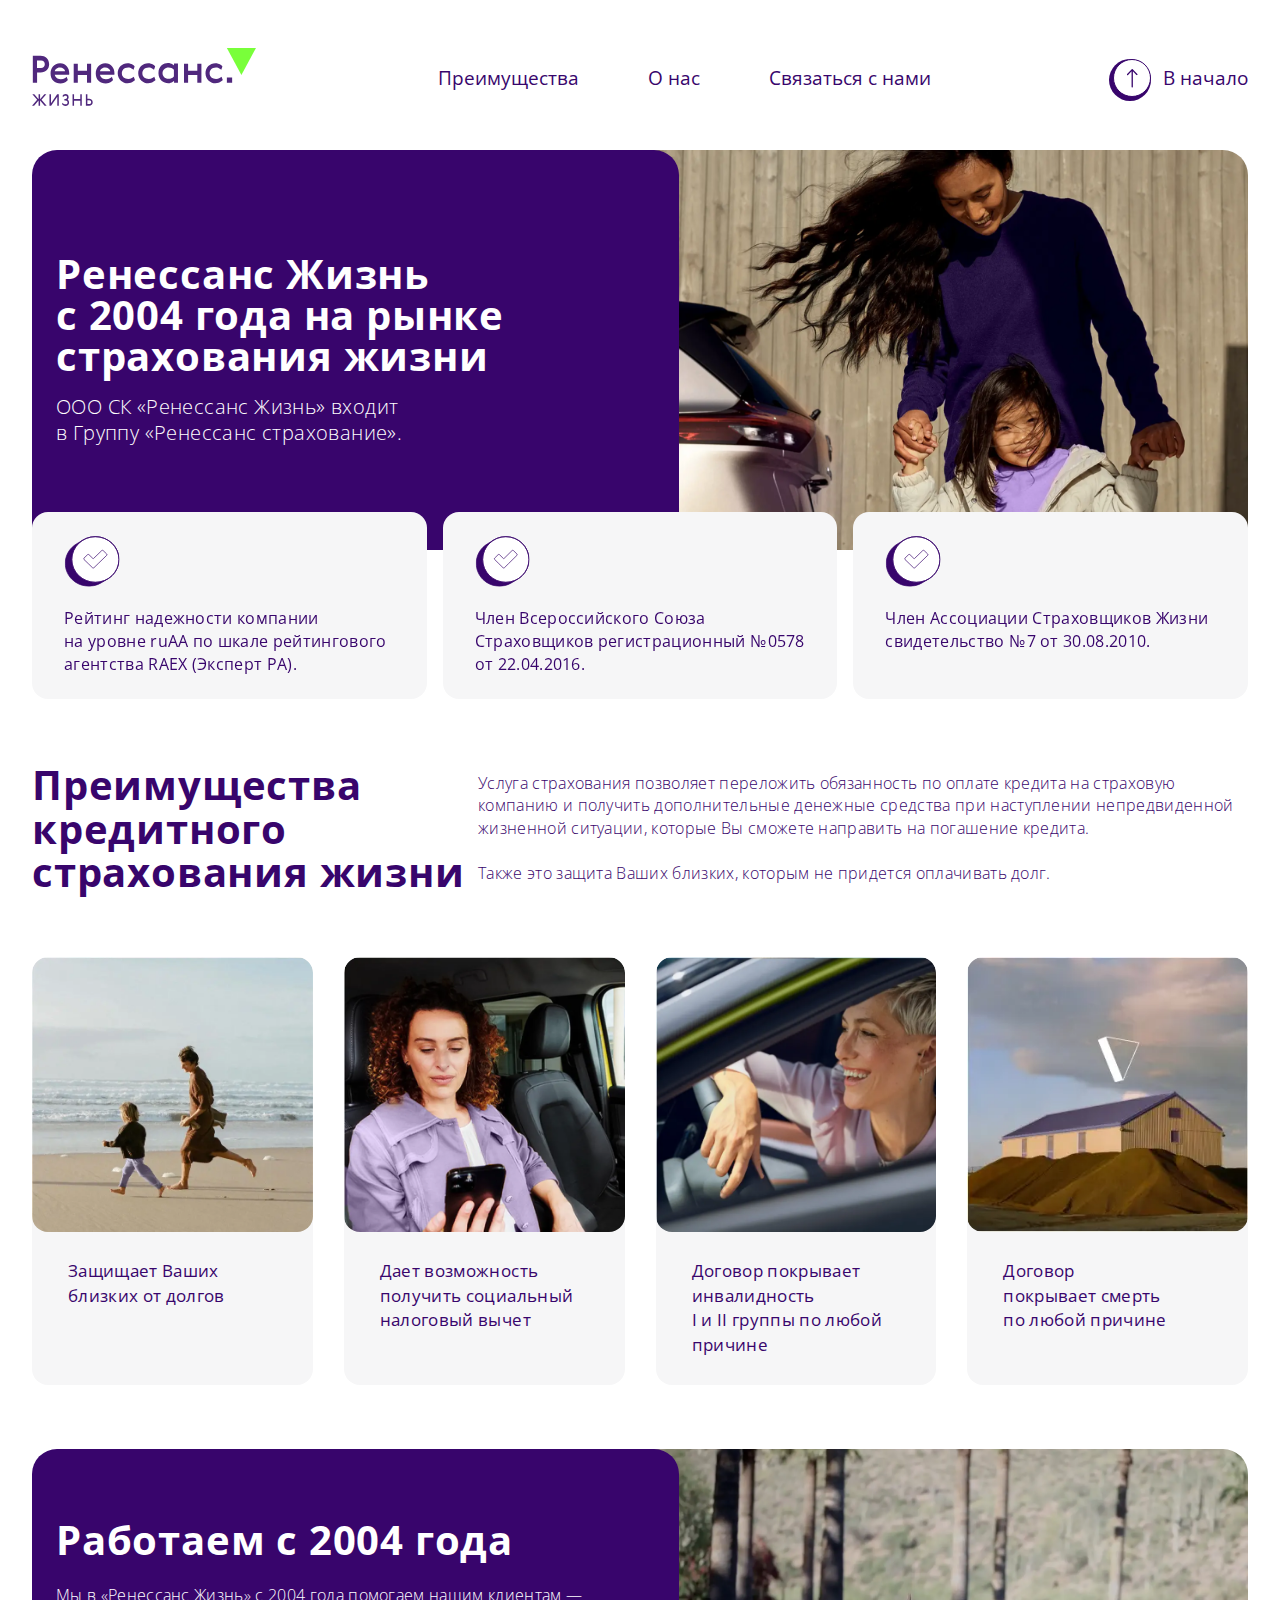
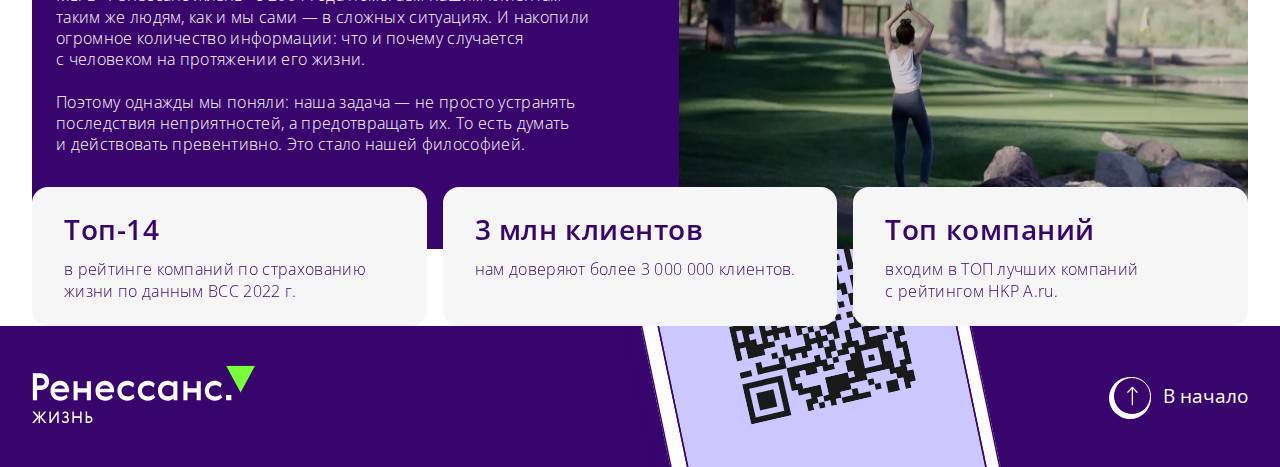
==== index.html @ 637f3b8d "Add files via upload" ====
<!DOCTYPE html><html lang="ru" class="page"><head><meta charset="UTF-8"><meta name="viewport" content="width=device-width,initial-scale=1"><link rel="shortcut icon" href="favicon.ico" type="image/x-icon"><meta http-equiv="X-UA-Compatible" content="ie=edge"><meta name="theme-color" content="#111111"><title>title</title><link rel="preload" href="fonts/Gerbera-Light.woff2" as="font" type="font/woff2" crossorigin><link rel="preload" href="fonts/OpenSans-Regular.woff2" as="font" type="font/woff2" crossorigin><link rel="preload" href="fonts/OpenSans-SemiBold.woff2" as="font" type="font/woff2" crossorigin><link rel="preload" href="fonts/OpenSans-Light.woff2" as="font" type="font/woff2" crossorigin><link rel="preload" href="fonts/OpenSans-Bold.woff2" as="font" type="font/woff2" crossorigin><link rel="stylesheet" href="css/vendor.css"><link rel="stylesheet" href="css/main.css"><script defer="defer" src="js/main.js"></script></head><body class="page__body"><div class="site-container"><header id="header" class="header"><div class="container header__container"><a href="/" class="logo"><img src="./img/svg/logo.svg" class="img-contain" width="224" height="58" alt="logo"></a><nav class="nav"><ul class="list-reset nav__list"><li class="nav__item"><a href="#" class="nav__link link">Преимущества</a></li><li class="nav__item"><a href="#" class="nav__link link">О нас</a></li><li class="nav__item"><a href="#" class="nav__link link">Связаться с нами</a></li></ul></nav><a href="index.html#header" class="btn-reset btn__start"><div class="btn__block"><div class="btn__back"></div><div class="btn__circle"><div class="btn__img"><img src="./img/svg/arrowTop.svg" class="img-contain" width="17" height="14" alt="arrowTop"></div></div></div><span class="btn__text">В начало</span></a></div></header><main class="main"><section class="hero"><div class="container hero__container"><div class="hero__banner"><div class="hero__left"><h1 class="hero__title">Ренессанс Жизнь с 2004 года на рынке страхования жизни</h1><p class="hero__text">ООО СК «Ренессанс Жизнь» входит в Группу «<a href="https://invest.renins.ru/">Ренессанс страхование</a>».</p></div><div class="hero__right"><picture><source srcset="./img/hero.webp" type="image/webp"><img src="./img/hero.jpg" class="img-cover" width="768" height="550" alt="hero"></picture></div></div><div class="swiper hero__slider"><div class="slider__pagination"></div><div class="swiper-wrapper"><div class="swiper-slide"><div class="hero__ico"><img src="./img/svg/check.svg" class="img-contain" width="54" height="52" alt="check"></div><p class="hero__description">Рейтинг надежности компании на уровне ruАА по шкале рейтингового агентства RAEX (Эксперт РА).</p></div><div class="swiper-slide"><div class="hero__ico"><img src="./img/svg/check.svg" class="img-contain" width="54" height="52" alt="check"></div><p class="hero__description">Член Всероссийского Союза Страховщиков регистрационный № 0578 от 22.04.2016.</p></div><div class="swiper-slide"><div class="hero__ico"><img src="./img/svg/check.svg" class="img-contain" width="54" height="52" alt="check"></div><p class="hero__description">Член Ассоциации Страховщиков Жизни свидетельство № 7 от 30.08.2010.</p></div></div></div></div></section><section class="advantages"><div class="container advantages__container"><div class="advantages__header"><h2 class="advantages__title">Преимущества кредитного страхования жизни</h2><p class="advantages__text">Услуга страхования позволяет переложить обязанность по оплате кредита на страховую компанию и получить дополнительные денежные средства при наступлении непредвиденной жизненной ситуации, которые Вы сможете направить на погашение кредита.<br><br>Также это защита Ваших близких, которым не придется оплачивать долг.</p></div><ul class="list-reset advantages__list"><li class="advantages__item"><div class="advantages__img"><picture><source srcset="./img/advantages01.webp" type="image/webp"><img loading="lazy" src="./img/advantages01.jpg" class="img-cover" width="326" height="320" alt="advantage"></picture></div><span class="advantages__description">Защищает Ваших<br>близких от долгов</span></li><li class="advantages__item"><div class="advantages__img"><picture><source srcset="./img/advantages02.webp" type="image/webp"><img loading="lazy" src="./img/advantages02.jpg" class="img-cover" width="326" height="320" alt="advantage"></picture></div><span class="advantages__description">Дает возможность получить социальный налоговый вычет</span></li><li class="advantages__item"><div class="advantages__img"><picture><source srcset="./img/advantages03.webp" type="image/webp"><img loading="lazy" src="./img/advantages03.jpg" class="img-cover" width="326" height="320" alt="advantage"></picture></div><span class="advantages__description">Договор покрывает инвалидность I и II группы по любой причине</span></li><li class="advantages__item"><div class="advantages__img"><picture><source srcset="./img/advantages04.webp" type="image/webp"><img loading="lazy" src="./img/advantages04.jpg" class="img-cover" width="326" height="320" alt="advantage"></picture></div><span class="advantages__description">Договор<br>покрывает смерть по любой причине</span></li></ul></div></section><section class="history"><div class="container history__container"><div class="history__banner"><div class="history__left"><h2 class="history__title">Работаем с 2004 года</h2><p class="history__text">Мы в «Ренессанс Жизнь» с 2004 года помогаем нашим клиентам — таким же людям, как и мы сами — в сложных ситуациях. И накопили огромное количество информации: что и почему случается с человеком на протяжении его жизни.<br><br>Поэтому однажды мы поняли: наша задача — не просто устранять последствия неприятностей, а предотвращать их. То есть думать и действовать превентивно. Это стало нашей философией.</p></div><div class="history__right"><picture><source srcset="./img/history.webp" type="image/webp"><img src="./img/history.jpg" class="img-cover" width="768" height="550" alt="history"></picture></div></div><div class="swiper history__slider"><div class="slider__pagination"></div><div class="swiper-wrapper"><div class="swiper-slide"><span class="history__name">Топ-14</span><p class="history__description">в рейтинге компаний по страхованию жизни по данным ВСС 2022 г.</p></div><div class="swiper-slide"><span class="history__name">3 млн клиентов</span><p class="history__description">нам доверяют более 3 000 000 клиентов.</p></div><div class="swiper-slide"><span class="history__name">Топ компаний</span><p class="history__description">входим в ТОП лучших компаний с рейтингом HKP A.ru.</p></div></div></div></div></section></main><footer class="footer footerPhone"><div class="container footer__container"><a href="/" class="logo"><img src="./img/svg/logoWhite.svg" class="img-contain" width="224" height="58" alt="logo"></a><div class="footerPhone__img"><img src="./img/svg/phoneQr.svg" class="img-contain" width="224" height="58" alt="logo"></div><a href="#header" class="btn-reset btn__start"><div class="btn__block"><div class="btn__back"></div><div class="btn__circle"><div class="btn__img"><img src="./img/svg/arrowTopWhite.svg" class="img-contain" width="17" height="14" alt="arrowTop"></div></div></div><span class="btn__text">В начало</span></a></div></footer></div></body></html>
---- css/main.css ----
:root{--font-family:"Open Sans",sans-serif;--second-family:"Gerbera",sans-serif;--content-width:1400px;--container-offset:32px;--container-width:calc(var(--content-width) + (var(--container-offset) * 2));--color-main:#38056c}@font-face{font-family:Gerbera;src:url(../fonts/Gerbera-Light.woff2) format("woff2"),url(../fonts/Gerbera-Light.woff) format("woff"),url(../fonts/Gerbera-Light.ttf) format("truetype");font-weight:300;font-style:normal;font-display:swap}@font-face{font-family:"Open Sans";src:url(../fonts/OpenSans-Regular.woff2) format("woff2"),url(../fonts/OpenSans-Regular.woff) format("woff"),url(../fonts/OpenSans-Regular.ttf) format("truetype");font-weight:400;font-style:normal;font-display:swap}@font-face{font-family:"Open Sans";src:url(../fonts/OpenSans-SemiBold.woff2) format("woff2"),url(../fonts/OpenSans-SemiBold.woff) format("woff"),url(../fonts/OpenSans-SemiBold.ttf) format("truetype");font-weight:600;font-style:normal;font-display:swap}@font-face{font-family:"Open Sans";src:url(../fonts/OpenSans-Light.woff2) format("woff2"),url(../fonts/OpenSans-Light.woff) format("woff"),url(../fonts/OpenSans-Light.ttf) format("truetype");font-weight:300;font-style:normal;font-display:swap}@font-face{font-family:"Open Sans";src:url(../fonts/OpenSans-Bold.woff2) format("woff2"),url(../fonts/OpenSans-Bold.woff) format("woff"),url(../fonts/OpenSans-Bold.ttf) format("truetype");font-weight:700;font-style:normal;font-display:swap}html{-webkit-box-sizing:border-box;box-sizing:border-box}*,::after,::before{padding:0;margin:0;-webkit-box-sizing:border-box;box-sizing:border-box}h1,h2,h3,h4{margin:0}.page{height:100%;font-family:var(--font-family);-webkit-text-size-adjust:100%;color:var(--color-main);background:#fff}.page__body{margin:0;min-width:320px;min-height:100%;font-size:16px}img{height:auto;max-width:100%;-o-object-fit:cover;object-fit:cover}a{text-decoration:none}.site-container{width:100%;display:-webkit-box;display:-ms-flexbox;display:flex;-webkit-box-pack:start;-ms-flex-pack:start;justify-content:flex-start;-webkit-box-align:center;-ms-flex-align:center;align-items:center;-webkit-box-orient:vertical;-webkit-box-direction:normal;-ms-flex-direction:column;flex-direction:column;min-height:100vh;overflow:hidden}.is-hidden{display:none!important}.main{width:100%;display:-webkit-box;display:-ms-flexbox;display:flex;-webkit-box-pack:start;-ms-flex-pack:start;justify-content:flex-start;-webkit-box-align:center;-ms-flex-align:center;align-items:center;-webkit-box-orient:vertical;-webkit-box-direction:normal;-ms-flex-direction:column;flex-direction:column}.btn-reset{border:none;padding:0;background-color:transparent;cursor:pointer}.list-reset{list-style:none;margin:0;padding:0}.input-reset{-webkit-appearance:none;-moz-appearance:none;appearance:none;border:none;border-radius:0;background-color:#fff}.input-reset::-webkit-search-cancel-button,.input-reset::-webkit-search-decoration,.input-reset::-webkit-search-results-button,.input-reset::-webkit-search-results-decoration{display:none}.visually-hidden{position:absolute;overflow:hidden;margin:-1px;border:0;padding:0;width:1px;height:1px;clip:rect(0 0 0 0)}.container{margin:0 auto;padding:0 var(--container-offset);max-width:var(--container-width)}.js-focus-visible :focus:not(.focus-visible){outline:0}.centered{text-align:center}.dis-scroll{position:fixed;left:0;top:0;overflow:hidden;width:100%;height:100vh;-ms-scroll-chaining:none;overscroll-behavior:none}.page--ios .dis-scroll{position:relative}picture{display:-webkit-box;display:-ms-flexbox;display:flex}.img-cover{position:absolute;width:100%;height:100%;top:0;left:0;-o-object-fit:cover;object-fit:cover;-o-object-position:center;object-position:center}.img-contain{width:100%;height:auto;-o-object-fit:contain;object-fit:contain;-o-object-position:center;object-position:center}.btn-green{display:-webkit-box;display:-ms-flexbox;display:flex;-webkit-box-pack:center;-ms-flex-pack:center;justify-content:center;-webkit-box-align:center;-ms-flex-align:center;align-items:center;text-align:center;position:relative;color:#38056c;z-index:5}.btn-green::after{position:absolute;width:100%;height:100%;border-radius:210px;background:#79ff3a;z-index:15}.btn-green::before{position:absolute;width:100%;height:100%;border-radius:210px;background:#fff;z-index:10;-webkit-transition:.2s;transition:.2s}.btn-green>span{color:inherit;font-size:inherit;z-index:20}.btn-white{display:-webkit-box;display:-ms-flexbox;display:flex;-webkit-box-pack:center;-ms-flex-pack:center;justify-content:center;-webkit-box-align:center;-ms-flex-align:center;align-items:center;border-radius:209px;text-align:center;color:#38056c;z-index:5}.btn-white::after{position:absolute;width:100%;height:100%;border-radius:210px;background:#fff;z-index:15}.btn-white::before{position:absolute;width:100%;height:100%;border-radius:210px;background:#79ff3a;z-index:10;-webkit-transition:.2s;transition:.2s}.btn-white>span{color:inherit;font-size:inherit;z-index:20}.link{-webkit-transition:.2s;transition:.2s}.header{width:100%;display:-webkit-box;display:-ms-flexbox;display:flex;-webkit-box-pack:center;-ms-flex-pack:center;justify-content:center;-webkit-box-align:center;-ms-flex-align:center;align-items:center;position:relative;margin-top:42px}.header__container{width:100%;display:-webkit-box;display:-ms-flexbox;display:flex;-webkit-box-pack:justify;-ms-flex-pack:justify;justify-content:space-between;-webkit-box-align:center;-ms-flex-align:center;align-items:center}.logo{width:224px}.nav{position:relative}.nav__list{display:-webkit-box;display:-ms-flexbox;display:flex;-webkit-box-pack:center;-ms-flex-pack:center;justify-content:center;-webkit-box-align:center;-ms-flex-align:center;align-items:center;gap:69px}.nav__item{font-weight:400;font-size:19px;line-height:384%;color:#38056c}.nav__link{color:inherit;font-size:inherit}.btn__block{position:relative}.btn__start{display:-webkit-box;display:-ms-flexbox;display:flex;-webkit-box-pack:center;-ms-flex-pack:center;justify-content:center;-webkit-box-align:center;-ms-flex-align:center;align-items:center;gap:12px}@media (any-hover:hover) and (pointer:fine){.btn-green:hover::before,.btn-white:hover::before{-webkit-transform:translate(10px,-10px);-ms-transform:translate(10px,-10px);transform:translate(10px,-10px)}.btn__start:hover .btn__text,.link:hover{color:#79ff3a}.btn__start:hover .btn__back{background:#79ff3a}}.btn__circle{width:38px;height:38px;display:-webkit-box;display:-ms-flexbox;display:flex;-webkit-box-pack:center;-ms-flex-pack:center;justify-content:center;-webkit-box-align:center;-ms-flex-align:center;align-items:center;border-radius:50%;border:1px solid var(--color-main);background:#fff;position:relative;z-index:2}.btn__back{content:"";position:absolute;top:0;right:0;width:42px;height:42px;border-radius:50%;background:var(--color-main);z-index:1;-webkit-transition:.2s;transition:.2s}.btn__img{width:17px;display:-webkit-box;display:-ms-flexbox;display:flex;-webkit-box-pack:center;-ms-flex-pack:center;justify-content:center;-webkit-box-align:center;-ms-flex-align:center;align-items:center}.btn__text{font-weight:400;font-size:19px;line-height:384%;text-align:right;color:#38056c;-webkit-transition:.2s;transition:.2s}@media screen and (max-width:978px){:root{--container-offset:20px}.header__container{-ms-flex-wrap:wrap;flex-wrap:wrap;-webkit-box-pack:justify;-ms-flex-pack:justify;justify-content:space-between}.nav__list{gap:0;-webkit-box-pack:justify;-ms-flex-pack:justify;justify-content:space-between}.logo{-webkit-box-ordinal-group:2;-ms-flex-order:1;order:1}.nav{-webkit-box-ordinal-group:4;-ms-flex-order:3;order:3;width:100%}.btn__start{-webkit-box-ordinal-group:3;-ms-flex-order:2;order:2}}@media screen and (max-width:640px){.header{margin-top:32px}.header__container{gap:16px}.logo{width:175px}.nav__item{font-weight:400;font-size:12px;line-height:30px}.btn__text{display:none}.btn__circle{width:30px;height:30px}.btn__back{width:33px;height:33px}.btn__img{width:13.5px}}.footer{width:100%;position:relative;background:#f6f6f7;padding:34px 0;margin-top:auto}.footerPhone{background:var(--color-main);position:relative}.footer__container{width:100%;display:-webkit-box;display:-ms-flexbox;display:flex;-webkit-box-pack:justify;-ms-flex-pack:justify;justify-content:space-between;-webkit-box-align:center;-ms-flex-align:center;align-items:center;position:relative}.footer__description{font-weight:300;font-size:14px;line-height:197%;letter-spacing:.03em;text-align:center}.footer__link{font-weight:400;font-size:16px;line-height:172%;letter-spacing:.03em;text-align:right}.footer__link a{color:var(--color-main)}@media screen and (max-width:978px){.footer{padding:28px 0}.footer__container{-webkit-box-pack:center;-ms-flex-pack:center;justify-content:center;-webkit-box-align:center;-ms-flex-align:center;align-items:center;-webkit-box-orient:vertical;-webkit-box-direction:normal;-ms-flex-direction:column;flex-direction:column;gap:24px}.footer__description{-webkit-box-ordinal-group:4;-ms-flex-order:3;order:3}.footer__link{-webkit-box-ordinal-group:3;-ms-flex-order:2;order:2}}@media screen and (max-width:640px){.footer__container{gap:16px}.footer__description,.footer__link{font-size:12px;line-height:120%}}.footerPhone .btn__circle{background:var(--color-main);border-color:#fff}.footerPhone .btn__back{background:#fff}.footerPhone .btn__text{color:#fff}.footerPhone__img{position:absolute;right:202px;bottom:-34px;width:565px;display:-webkit-box;display:-ms-flexbox;display:flex;-webkit-box-pack:end;-ms-flex-pack:end;justify-content:flex-end;-webkit-box-align:end;-ms-flex-align:end;align-items:flex-end}.footerPhone__img .img-contain{-o-object-position:bottom center;object-position:bottom center}@media screen and (max-width:978px){.footerPhone__img{min-width:365px;width:60%;bottom:calc(100% + 24px);left:0;right:0;margin:0 auto;-webkit-transform:translateX(-15px);-ms-transform:translateX(-15px);transform:translateX(-15px)}.footerPhone .footer__container{-webkit-box-orient:horizontal;-webkit-box-direction:normal;-ms-flex-direction:row;flex-direction:row;-webkit-box-pack:justify;-ms-flex-pack:justify;justify-content:space-between}}.hero{width:100%;position:relative;margin-top:35px;display:-webkit-box;display:-ms-flexbox;display:flex;-webkit-box-pack:center;-ms-flex-pack:center;justify-content:center;-webkit-box-align:center;-ms-flex-align:center;align-items:center}.hero__container{width:100%;display:-webkit-box;display:-ms-flexbox;display:flex;-webkit-box-pack:center;-ms-flex-pack:center;justify-content:center;-webkit-box-align:center;-ms-flex-align:center;align-items:center;-webkit-box-orient:vertical;-webkit-box-direction:normal;-ms-flex-direction:column;flex-direction:column;max-width:1642px}.hero__banner{width:100%;display:-webkit-box;display:-ms-flexbox;display:flex;-webkit-box-pack:center;-ms-flex-pack:center;justify-content:center;-webkit-box-align:stretch;-ms-flex-align:stretch;align-items:stretch}.hero__left{width:53.231%;display:-webkit-box;display:-ms-flexbox;display:flex;-webkit-box-pack:center;-ms-flex-pack:center;justify-content:center;-webkit-box-align:start;-ms-flex-align:start;align-items:flex-start;-webkit-box-orient:vertical;-webkit-box-direction:normal;-ms-flex-direction:column;flex-direction:column;padding:90px 24px 90px 90px;min-height:548px;border-radius:25px;background:#38056c;position:relative;gap:16px;z-index:5}.hero__title{max-width:671px;width:100%;text-align:left;font-weight:700;font-size:55px;line-height:102%;letter-spacing:.02em;color:#fff}.hero__text{width:100%;text-align:left;font-weight:300;font-size:24px;line-height:133%;letter-spacing:.02em;max-width:428px;color:#fff}.hero__text a{color:inherit}.hero__right{width:calc(46.769% + 30px);position:relative;height:auto;border-radius:0 25px 25px 0;overflow:hidden;margin-left:-30px;z-index:2}.hero__slider{width:100%;position:relative;max-width:1400px;margin-top:-38px;z-index:20}.hero__slider .swiper-wrapper{-webkit-box-align:stretch;-ms-flex-align:stretch;align-items:stretch}.hero__slider .swiper-slide{width:100%;display:-webkit-box;display:-ms-flexbox;display:flex;-webkit-box-pack:start;-ms-flex-pack:start;justify-content:flex-start;-webkit-box-align:start;-ms-flex-align:start;align-items:flex-start;-webkit-box-orient:vertical;-webkit-box-direction:normal;-ms-flex-direction:column;flex-direction:column;height:auto;border-radius:16px;background:#f6f6f7;padding:52px 48px 41px 55px;gap:15px}.hero__ico{width:55.5px}.hero__description{width:100%;text-align:left;font-weight:400;font-size:18px;line-height:145%;letter-spacing:.02em;color:#38056c}.slider__pagination{position:absolute;left:0;bottom:0;right:0;margin:0 auto;display:-webkit-box;display:-ms-flexbox;display:flex;-webkit-box-pack:center;-ms-flex-pack:center;justify-content:center;-webkit-box-align:center;-ms-flex-align:center;align-items:center}.swiper-horizontal>.swiper-pagination-bullets .swiper-pagination-bullet,.swiper-pagination-horizontal.swiper-pagination-bullets .swiper-pagination-bullet{background:#d9d9d9;opacity:1;width:12px;height:12px;margin:0 5.5px;-webkit-transition:.2s;transition:.2s}.swiper-horizontal>.swiper-pagination-bullets .swiper-pagination-bullet.swiper-pagination-bullet-active,.swiper-pagination-horizontal.swiper-pagination-bullets .swiper-pagination-bullet.swiper-pagination-bullet-active{background:#38056c}@media screen and (max-width:1440px){.hero__left{padding:24px;min-height:400px}.hero__title{font-size:40px;max-width:500px}.hero__text{font-size:20px}.hero__slider .swiper-slide{padding:24px 32px}.hero__description{font-size:16px}}@media screen and (max-width:978px){.hero__banner{-webkit-box-pack:center;-ms-flex-pack:center;justify-content:center;-webkit-box-align:center;-ms-flex-align:center;align-items:center;-webkit-box-orient:vertical;-webkit-box-direction:normal;-ms-flex-direction:column;flex-direction:column}.hero__left{width:100%;padding:44px 21px 24px;-webkit-box-pack:center;-ms-flex-pack:center;justify-content:center;-webkit-box-align:center;-ms-flex-align:center;align-items:center;-webkit-box-orient:vertical;-webkit-box-direction:normal;-ms-flex-direction:column;flex-direction:column;min-height:auto;border-radius:25px 25px 0 0}.hero__right{width:100%;border-radius:0 0 25px 25px;aspect-ratio:1.2389/1;margin:0}.hero__text,.hero__title{text-align:center}.hero__slider{margin-top:-40px;padding-bottom:30px;position:relative}.hero__slider .swiper-slide{padding:32px 34px 25px}}@media screen and (max-width:640px){.hero{margin-top:20px}.hero__left{gap:14px}.hero__text{font-weight:300;font-size:12px;line-height:133%;letter-spacing:.02em}.hero__title{font-weight:700;font-size:20px;line-height:115%;letter-spacing:.02em}.hero__slider .swiper-slide{gap:10px}.hero__ico{width:35px}.hero__description{font-size:12px;line-height:143%;letter-spacing:.02em}.swiper-horizontal>.swiper-pagination-bullets .swiper-pagination-bullet,.swiper-pagination-horizontal.swiper-pagination-bullets .swiper-pagination-bullet{width:7px;height:7px}}.history{width:100%;position:relative;margin-top:64px;display:-webkit-box;display:-ms-flexbox;display:flex;-webkit-box-pack:center;-ms-flex-pack:center;justify-content:center;-webkit-box-align:center;-ms-flex-align:center;align-items:center}.history__container{width:100%;display:-webkit-box;display:-ms-flexbox;display:flex;-webkit-box-pack:center;-ms-flex-pack:center;justify-content:center;-webkit-box-align:center;-ms-flex-align:center;align-items:center;-webkit-box-orient:vertical;-webkit-box-direction:normal;-ms-flex-direction:column;flex-direction:column;max-width:1642px}.history__banner{width:100%;display:-webkit-box;display:-ms-flexbox;display:flex;-webkit-box-pack:center;-ms-flex-pack:center;justify-content:center;-webkit-box-align:stretch;-ms-flex-align:stretch;align-items:stretch}.history__left{width:53.231%;display:-webkit-box;display:-ms-flexbox;display:flex;-webkit-box-pack:center;-ms-flex-pack:center;justify-content:center;-webkit-box-align:start;-ms-flex-align:start;align-items:flex-start;-webkit-box-orient:vertical;-webkit-box-direction:normal;-ms-flex-direction:column;flex-direction:column;padding:90px 24px 90px 90px;min-height:548px;border-radius:25px;background:#38056c;position:relative;gap:24px;z-index:5}.history__title{max-width:340px;width:100%;text-align:left;font-weight:700;font-size:55px;line-height:102%;letter-spacing:.02em;color:#fff}.history__text{width:100%;text-align:left;font-weight:300;font-size:17px;line-height:133%;letter-spacing:.02em;max-width:560px;color:#fff}.history__text a{color:inherit}.history__right{width:calc(46.769% + 30px);position:relative;height:auto;border-radius:0 25px 25px 0;overflow:hidden;margin-left:-30px;z-index:2}.history__slider{width:100%;position:relative;max-width:1400px;margin-top:-62px;z-index:20}.history__slider .swiper-wrapper{-webkit-box-align:stretch;-ms-flex-align:stretch;align-items:stretch}.history__slider .swiper-slide{width:100%;display:-webkit-box;display:-ms-flexbox;display:flex;-webkit-box-pack:start;-ms-flex-pack:start;justify-content:flex-start;-webkit-box-align:start;-ms-flex-align:start;align-items:flex-start;-webkit-box-orient:vertical;-webkit-box-direction:normal;-ms-flex-direction:column;flex-direction:column;height:auto;border-radius:16px;background:#f6f6f7;padding:32px 48px 38px 55px;gap:8px}.history__description{width:100%;text-align:left;font-weight:300;font-size:20px;line-height:138%;letter-spacing:.02em;color:#38056c}.history__name{width:100%;text-align:left;font-weight:600;font-size:32px;line-height:138%;letter-spacing:.02em}@media screen and (max-width:1440px){.history__left{padding:64px 24px 88px;min-height:400px}.history__title{font-size:40px;max-width:500px}.history__text{font-size:16px}.history__name{font-size:28px}.history__slider .swiper-slide{padding:24px 32px}.history__description{font-size:16px}}@media screen and (max-width:978px){.history__banner{-webkit-box-pack:center;-ms-flex-pack:center;justify-content:center;-webkit-box-align:center;-ms-flex-align:center;align-items:center;-webkit-box-orient:vertical;-webkit-box-direction:normal;-ms-flex-direction:column;flex-direction:column}.history__left{width:100%;padding:44px 21px 24px;-webkit-box-pack:center;-ms-flex-pack:center;justify-content:center;-webkit-box-align:center;-ms-flex-align:center;align-items:center;-webkit-box-orient:vertical;-webkit-box-direction:normal;-ms-flex-direction:column;flex-direction:column;min-height:auto;border-radius:25px 25px 0 0}.history__right{width:100%;border-radius:0 0 25px 25px;aspect-ratio:1.2389/1;margin:0}.history__text,.history__title{text-align:center;max-width:100%}.history__slider{margin-top:-40px;padding-bottom:30px;position:relative}.history__slider .swiper-slide{padding:32px 34px 25px}}@media screen and (max-width:640px){.history{margin-top:46px}.history__left{gap:14px}.history__text{font-weight:300;font-size:12px;line-height:133%;letter-spacing:.02em}.history__title{font-weight:700;font-size:20px;line-height:115%;letter-spacing:.02em;max-width:160px}.history__slider .swiper-slide{gap:8px;padding:32px 40px 40px}.history__name{font-weight:600;font-size:24px;line-height:138%;letter-spacing:.02em}.history__description{font-weight:300;font-size:14px;line-height:145%;letter-spacing:.02em}}.advantages{width:100%;position:relative;margin-top:64px}.advantages__container{width:100%;display:-webkit-box;display:-ms-flexbox;display:flex;-webkit-box-pack:start;-ms-flex-pack:start;justify-content:flex-start;-webkit-box-align:start;-ms-flex-align:start;align-items:flex-start;-webkit-box-orient:vertical;-webkit-box-direction:normal;-ms-flex-direction:column;flex-direction:column;gap:64px}.advantages__header{width:100%;display:-webkit-box;display:-ms-flexbox;display:flex;-webkit-box-pack:start;-ms-flex-pack:start;justify-content:flex-start;-webkit-box-align:center;-ms-flex-align:center;align-items:center;gap:6px}.advantages__title{width:auto;-webkit-box-flex:1;-ms-flex:1 1 49.142%;flex:1 1 49.142%;max-width:604px;text-align:left;font-weight:700;font-size:55px;line-height:108%;letter-spacing:.02em;color:#38056c}.advantages__text{width:auto;-webkit-box-flex:1;-ms-flex:1 1 50.857%;flex:1 1 50.857%;max-width:615px;font-weight:300;font-size:17px;line-height:141%;letter-spacing:.02em}.advantages__list{width:100%;display:-ms-grid;display:grid;-ms-grid-columns:(1fr)[4];grid-template-columns:repeat(4,1fr);gap:31px;-webkit-box-align:stretch;-ms-flex-align:stretch;align-items:stretch}.advantages__item{width:100%;height:auto;display:-webkit-box;display:-ms-flexbox;display:flex;-webkit-box-pack:start;-ms-flex-pack:start;justify-content:flex-start;-webkit-box-align:start;-ms-flex-align:start;align-items:flex-start;-webkit-box-orient:vertical;-webkit-box-direction:normal;-ms-flex-direction:column;flex-direction:column;border-radius:16px;overflow:hidden;background:#f6f6f7}.advantages__img{width:100%;position:relative;overflow:hidden;border-radius:16px;aspect-ratio:1.021943/1}.advantages__description{width:100%;text-align:left;padding:27px 36px;font-weight:400;font-size:17px;line-height:146%;letter-spacing:.02em;color:#38056c;max-width:308px}@media screen and (max-width:1440px){.advantages__title{width:440px;-webkit-box-flex:0;-ms-flex:none;flex:none;font-size:40px}.advantages__text{-webkit-box-flex:1;-ms-flex:1 1 0px;flex:1 1 0;max-width:100%;font-size:16px}}@media screen and (max-width:978px){.advantages__header{-webkit-box-pack:center;-ms-flex-pack:center;justify-content:center;-webkit-box-align:center;-ms-flex-align:center;align-items:center;-webkit-box-orient:vertical;-webkit-box-direction:normal;-ms-flex-direction:column;flex-direction:column;gap:24px}.advantages__title{width:100%;text-align:center}.advantages__text{text-align:center}.advantages__list{-ms-grid-columns:(1fr)[2];grid-template-columns:repeat(2,1fr);gap:24px}}@media screen and (max-width:640px){.advantages{margin-top:46px}.advantages__container{gap:36px}.advantages__header{gap:10px}.advantages__title{font-weight:700;font-size:20px;line-height:127%;letter-spacing:.02em;text-align:center;max-width:270px}.advantages__text{font-weight:300;font-size:12px;line-height:150%;letter-spacing:.01em}.advantages__list{-ms-grid-columns:1fr;grid-template-columns:1fr;gap:17px}.advantages__img{aspect-ratio:1.71779/1}.advantages__description{font-weight:400;font-size:14px;line-height:152%;letter-spacing:.02em;max-width:100%;padding:17px 31px 21px}}
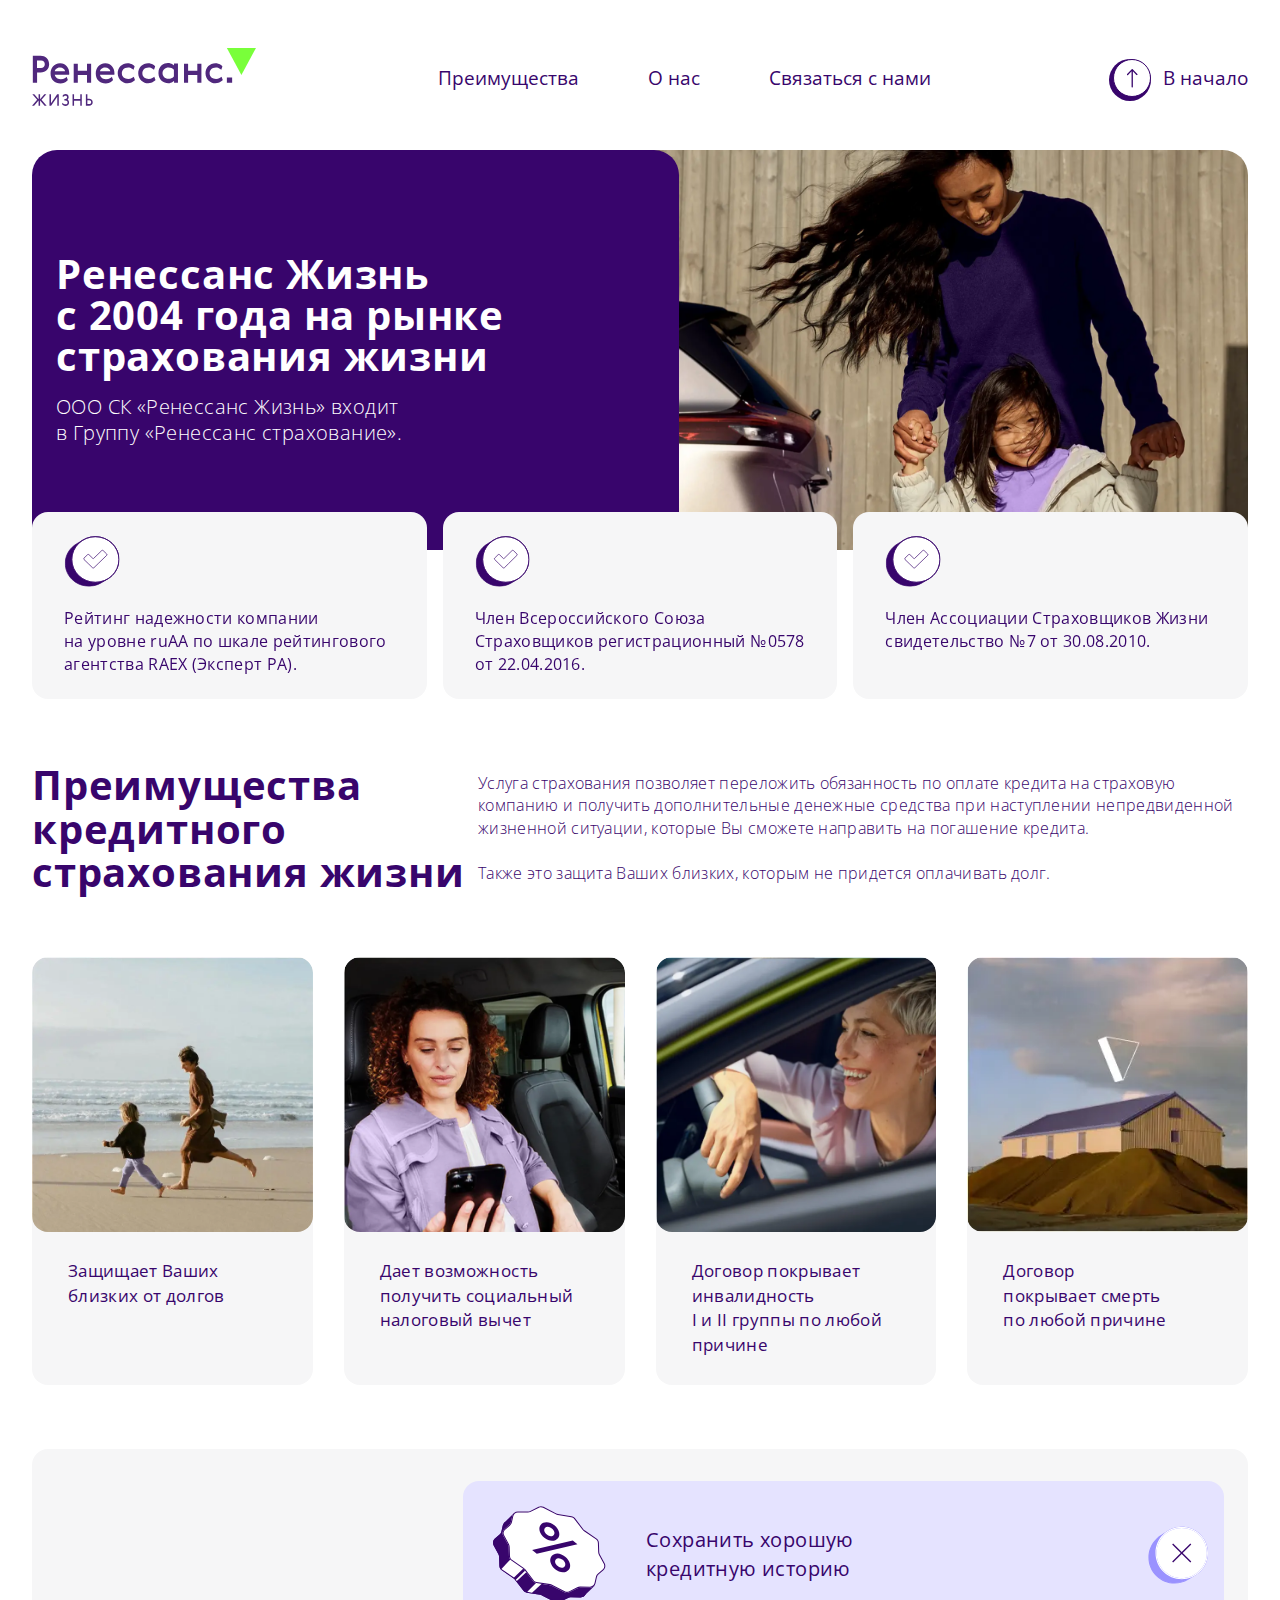
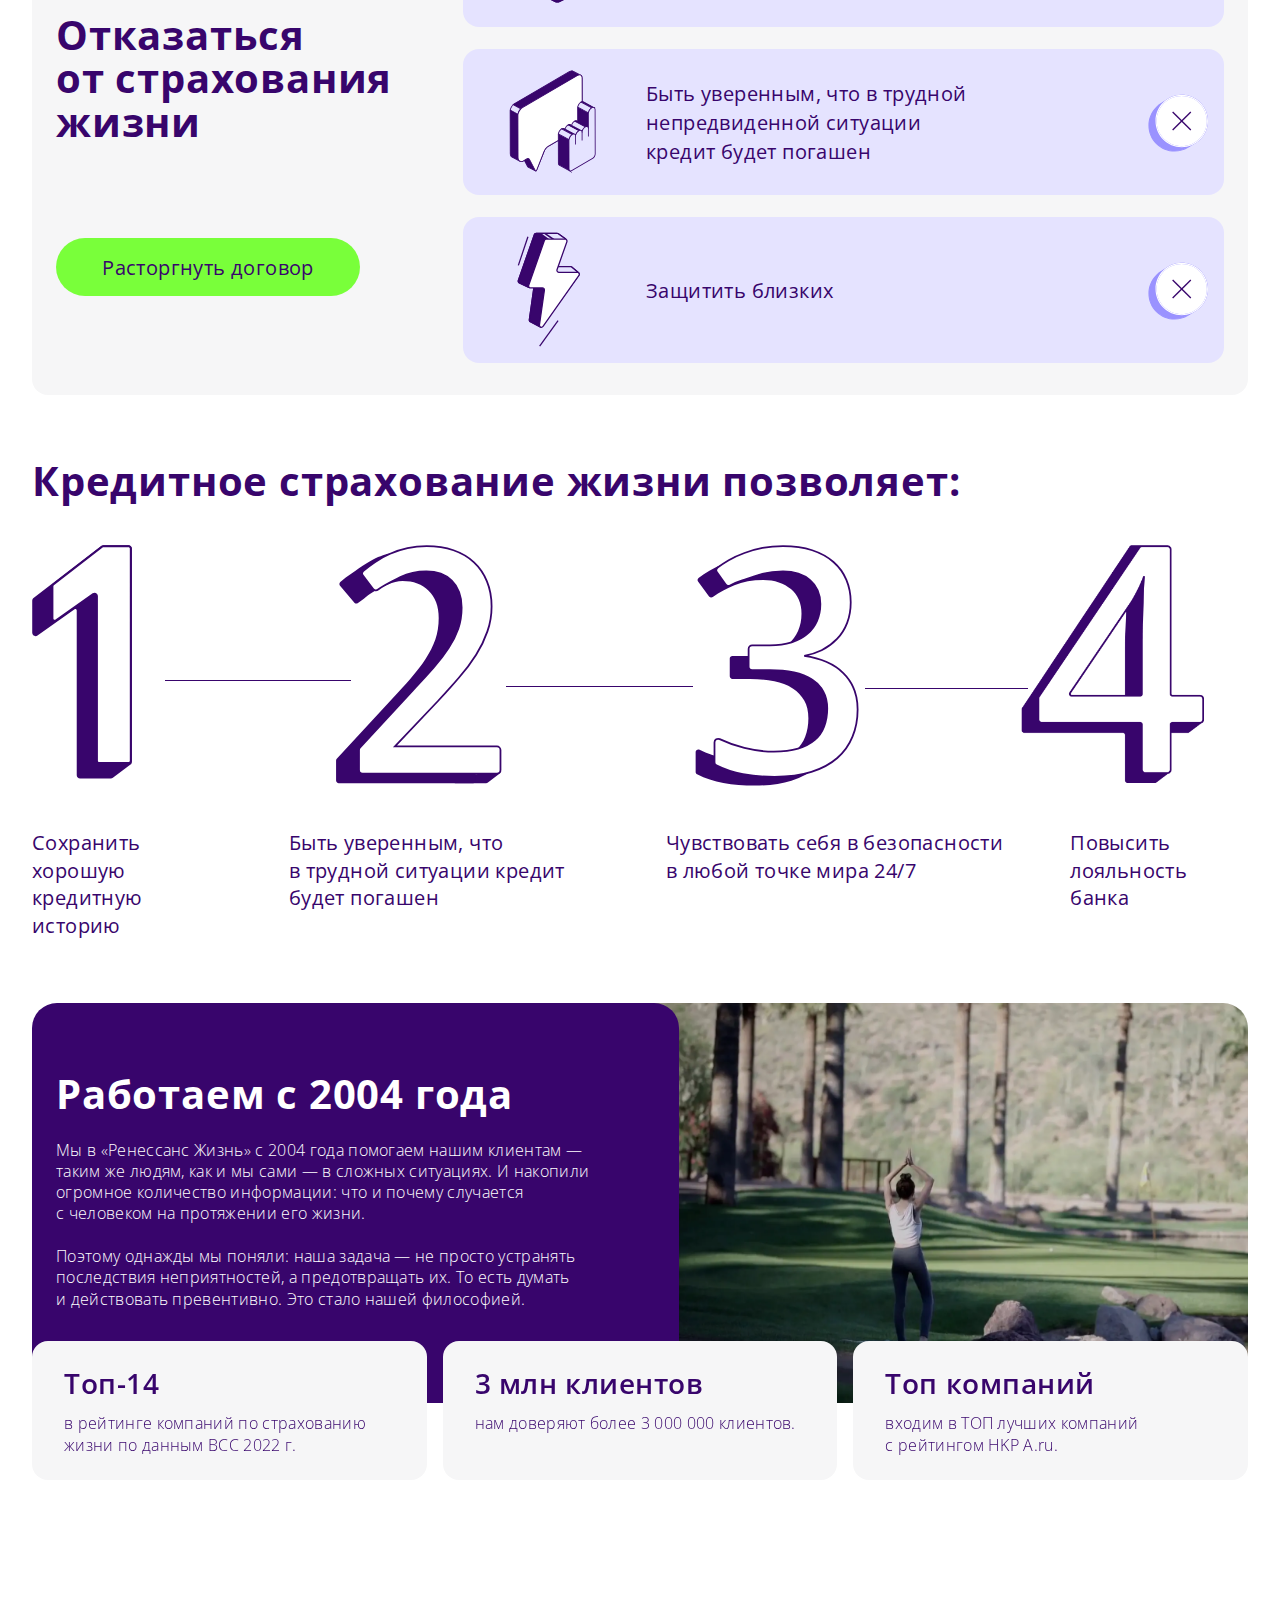
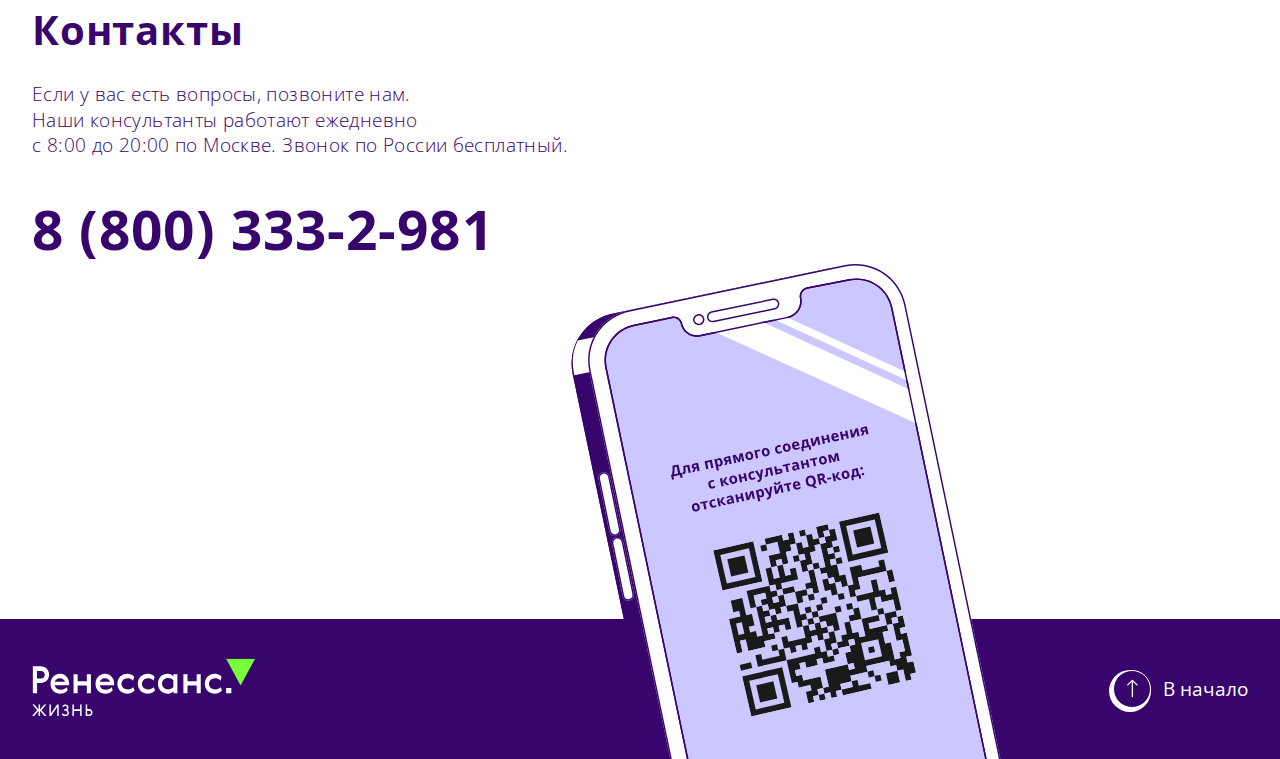
==== commit 94e46756: "Add files via upload" ====
--- a/index.html
+++ b/index.html
@@ -1 +1 @@
-<!DOCTYPE html><html lang="ru" class="page"><head><meta charset="UTF-8"><meta name="viewport" content="width=device-width,initial-scale=1"><link rel="shortcut icon" href="favicon.ico" type="image/x-icon"><meta http-equiv="X-UA-Compatible" content="ie=edge"><meta name="theme-color" content="#111111"><title>title</title><link rel="preload" href="fonts/Gerbera-Light.woff2" as="font" type="font/woff2" crossorigin><link rel="preload" href="fonts/OpenSans-Regular.woff2" as="font" type="font/woff2" crossorigin><link rel="preload" href="fonts/OpenSans-SemiBold.woff2" as="font" type="font/woff2" crossorigin><link rel="preload" href="fonts/OpenSans-Light.woff2" as="font" type="font/woff2" crossorigin><link rel="preload" href="fonts/OpenSans-Bold.woff2" as="font" type="font/woff2" crossorigin><link rel="stylesheet" href="css/vendor.css"><link rel="stylesheet" href="css/main.css"><script defer="defer" src="js/main.js"></script></head><body class="page__body"><div class="site-container"><header id="header" class="header"><div class="container header__container"><a href="/" class="logo"><img src="./img/svg/logo.svg" class="img-contain" width="224" height="58" alt="logo"></a><nav class="nav"><ul class="list-reset nav__list"><li class="nav__item"><a href="#" class="nav__link link">Преимущества</a></li><li class="nav__item"><a href="#" class="nav__link link">О нас</a></li><li class="nav__item"><a href="#" class="nav__link link">Связаться с нами</a></li></ul></nav><a href="index.html#header" class="btn-reset btn__start"><div class="btn__block"><div class="btn__back"></div><div class="btn__circle"><div class="btn__img"><img src="./img/svg/arrowTop.svg" class="img-contain" width="17" height="14" alt="arrowTop"></div></div></div><span class="btn__text">В начало</span></a></div></header><main class="main"><section class="hero"><div class="container hero__container"><div class="hero__banner"><div class="hero__left"><h1 class="hero__title">Ренессанс Жизнь с 2004 года на рынке страхования жизни</h1><p class="hero__text">ООО СК «Ренессанс Жизнь» входит в Группу «<a href="https://invest.renins.ru/">Ренессанс страхование</a>».</p></div><div class="hero__right"><picture><source srcset="./img/hero.webp" type="image/webp"><img src="./img/hero.jpg" class="img-cover" width="768" height="550" alt="hero"></picture></div></div><div class="swiper hero__slider"><div class="slider__pagination"></div><div class="swiper-wrapper"><div class="swiper-slide"><div class="hero__ico"><img src="./img/svg/check.svg" class="img-contain" width="54" height="52" alt="check"></div><p class="hero__description">Рейтинг надежности компании на уровне ruАА по шкале рейтингового агентства RAEX (Эксперт РА).</p></div><div class="swiper-slide"><div class="hero__ico"><img src="./img/svg/check.svg" class="img-contain" width="54" height="52" alt="check"></div><p class="hero__description">Член Всероссийского Союза Страховщиков регистрационный № 0578 от 22.04.2016.</p></div><div class="swiper-slide"><div class="hero__ico"><img src="./img/svg/check.svg" class="img-contain" width="54" height="52" alt="check"></div><p class="hero__description">Член Ассоциации Страховщиков Жизни свидетельство № 7 от 30.08.2010.</p></div></div></div></div></section><section class="advantages"><div class="container advantages__container"><div class="advantages__header"><h2 class="advantages__title">Преимущества кредитного страхования жизни</h2><p class="advantages__text">Услуга страхования позволяет переложить обязанность по оплате кредита на страховую компанию и получить дополнительные денежные средства при наступлении непредвиденной жизненной ситуации, которые Вы сможете направить на погашение кредита.<br><br>Также это защита Ваших близких, которым не придется оплачивать долг.</p></div><ul class="list-reset advantages__list"><li class="advantages__item"><div class="advantages__img"><picture><source srcset="./img/advantages01.webp" type="image/webp"><img loading="lazy" src="./img/advantages01.jpg" class="img-cover" width="326" height="320" alt="advantage"></picture></div><span class="advantages__description">Защищает Ваших<br>близких от долгов</span></li><li class="advantages__item"><div class="advantages__img"><picture><source srcset="./img/advantages02.webp" type="image/webp"><img loading="lazy" src="./img/advantages02.jpg" class="img-cover" width="326" height="320" alt="advantage"></picture></div><span class="advantages__description">Дает возможность получить социальный налоговый вычет</span></li><li class="advantages__item"><div class="advantages__img"><picture><source srcset="./img/advantages03.webp" type="image/webp"><img loading="lazy" src="./img/advantages03.jpg" class="img-cover" width="326" height="320" alt="advantage"></picture></div><span class="advantages__description">Договор покрывает инвалидность I и II группы по любой причине</span></li><li class="advantages__item"><div class="advantages__img"><picture><source srcset="./img/advantages04.webp" type="image/webp"><img loading="lazy" src="./img/advantages04.jpg" class="img-cover" width="326" height="320" alt="advantage"></picture></div><span class="advantages__description">Договор<br>покрывает смерть по любой причине</span></li></ul></div></section><section class="history"><div class="container history__container"><div class="history__banner"><div class="history__left"><h2 class="history__title">Работаем с 2004 года</h2><p class="history__text">Мы в «Ренессанс Жизнь» с 2004 года помогаем нашим клиентам — таким же людям, как и мы сами — в сложных ситуациях. И накопили огромное количество информации: что и почему случается с человеком на протяжении его жизни.<br><br>Поэтому однажды мы поняли: наша задача — не просто устранять последствия неприятностей, а предотвращать их. То есть думать и действовать превентивно. Это стало нашей философией.</p></div><div class="history__right"><picture><source srcset="./img/history.webp" type="image/webp"><img src="./img/history.jpg" class="img-cover" width="768" height="550" alt="history"></picture></div></div><div class="swiper history__slider"><div class="slider__pagination"></div><div class="swiper-wrapper"><div class="swiper-slide"><span class="history__name">Топ-14</span><p class="history__description">в рейтинге компаний по страхованию жизни по данным ВСС 2022 г.</p></div><div class="swiper-slide"><span class="history__name">3 млн клиентов</span><p class="history__description">нам доверяют более 3 000 000 клиентов.</p></div><div class="swiper-slide"><span class="history__name">Топ компаний</span><p class="history__description">входим в ТОП лучших компаний с рейтингом HKP A.ru.</p></div></div></div></div></section></main><footer class="footer footerPhone"><div class="container footer__container"><a href="/" class="logo"><img src="./img/svg/logoWhite.svg" class="img-contain" width="224" height="58" alt="logo"></a><div class="footerPhone__img"><img src="./img/svg/phoneQr.svg" class="img-contain" width="224" height="58" alt="logo"></div><a href="#header" class="btn-reset btn__start"><div class="btn__block"><div class="btn__back"></div><div class="btn__circle"><div class="btn__img"><img src="./img/svg/arrowTopWhite.svg" class="img-contain" width="17" height="14" alt="arrowTop"></div></div></div><span class="btn__text">В начало</span></a></div></footer></div></body></html>+<!DOCTYPE html><html lang="ru" class="page"><head><meta charset="UTF-8"><meta name="viewport" content="width=device-width,initial-scale=1"><link rel="shortcut icon" href="favicon.ico" type="image/x-icon"><meta http-equiv="X-UA-Compatible" content="ie=edge"><meta name="theme-color" content="#111111"><title>title</title><link rel="preload" href="fonts/Gerbera-Light.woff2" as="font" type="font/woff2" crossorigin><link rel="preload" href="fonts/OpenSans-Regular.woff2" as="font" type="font/woff2" crossorigin><link rel="preload" href="fonts/OpenSans-SemiBold.woff2" as="font" type="font/woff2" crossorigin><link rel="preload" href="fonts/OpenSans-Light.woff2" as="font" type="font/woff2" crossorigin><link rel="preload" href="fonts/OpenSans-Bold.woff2" as="font" type="font/woff2" crossorigin><link rel="stylesheet" href="css/vendor.css"><link rel="stylesheet" href="css/main.css"><script defer="defer" src="js/main.js"></script></head><body class="page__body"><div class="site-container"><header id="header" class="header"><div class="container header__container"><a href="index.html" class="logo"><img src="./img/svg/logo.svg" class="img-contain" width="224" height="58" alt="logo"></a><nav class="nav"><ul class="list-reset nav__list"><li class="nav__item"><a href="#advantages" class="nav__link link scroll__link">Преимущества</a></li><li class="nav__item"><a href="#history" class="nav__link link scroll__link">О нас</a></li><li class="nav__item"><a href="#contact" class="nav__link link scroll__link">Связаться с нами</a></li></ul></nav><a href="#header" class="btn-reset btn__start scroll__link"><div class="btn__block"><div class="btn__back"></div><div class="btn__circle"><div class="btn__img"><img src="./img/svg/arrowTop.svg" class="img-contain" width="17" height="14" alt="arrowTop"></div></div></div><span class="btn__text">В начало</span></a></div></header><main class="main"><section class="hero"><div class="container hero__container"><div class="hero__banner"><div class="hero__left"><h1 class="hero__title">Ренессанс Жизнь с 2004 года на рынке страхования жизни</h1><p class="hero__text">ООО СК «Ренессанс Жизнь» входит в Группу «<a href="https://invest.renins.ru/">Ренессанс страхование</a>».</p></div><div class="hero__right"><picture><source srcset="./img/hero.webp" type="image/webp"><img src="./img/hero.jpg" class="img-cover" width="768" height="550" alt="hero"></picture></div></div><div class="swiper hero__slider"><div class="slider__pagination"></div><div class="swiper-wrapper"><div class="swiper-slide"><div class="hero__ico"><img src="./img/svg/check.svg" class="img-contain" width="54" height="52" alt="check"></div><p class="hero__description">Рейтинг надежности компании на уровне ruАА по шкале рейтингового агентства RAEX (Эксперт РА).</p></div><div class="swiper-slide"><div class="hero__ico"><img src="./img/svg/check.svg" class="img-contain" width="54" height="52" alt="check"></div><p class="hero__description">Член Всероссийского Союза Страховщиков регистрационный № 0578 от 22.04.2016.</p></div><div class="swiper-slide"><div class="hero__ico"><img src="./img/svg/check.svg" class="img-contain" width="54" height="52" alt="check"></div><p class="hero__description">Член Ассоциации Страховщиков Жизни свидетельство № 7 от 30.08.2010.</p></div></div></div></div></section><section id="advantages" class="advantages"><div class="container advantages__container"><div class="advantages__header"><h2 class="advantages__title">Преимущества кредитного страхования жизни</h2><p class="advantages__text">Услуга страхования позволяет переложить обязанность по оплате кредита на страховую компанию и получить дополнительные денежные средства при наступлении непредвиденной жизненной ситуации, которые Вы сможете направить на погашение кредита.<br><br>Также это защита Ваших близких, которым не придется оплачивать долг.</p></div><ul class="list-reset advantages__list"><li class="advantages__item"><div class="advantages__img"><picture><source srcset="./img/advantages01.webp" type="image/webp"><img loading="lazy" src="./img/advantages01.jpg" class="img-cover" width="326" height="320" alt="advantage"></picture></div><span class="advantages__description">Защищает Ваших<br>близких от долгов</span></li><li class="advantages__item"><div class="advantages__img"><picture><source srcset="./img/advantages02.webp" type="image/webp"><img loading="lazy" src="./img/advantages02.jpg" class="img-cover" width="326" height="320" alt="advantage"></picture></div><span class="advantages__description">Дает возможность получить социальный налоговый вычет</span></li><li class="advantages__item"><div class="advantages__img"><picture><source srcset="./img/advantages03.webp" type="image/webp"><img loading="lazy" src="./img/advantages03.jpg" class="img-cover" width="326" height="320" alt="advantage"></picture></div><span class="advantages__description">Договор покрывает инвалидность I и II группы по любой причине</span></li><li class="advantages__item"><div class="advantages__img"><picture><source srcset="./img/advantages04.webp" type="image/webp"><img loading="lazy" src="./img/advantages04.jpg" class="img-cover" width="326" height="320" alt="advantage"></picture></div><span class="advantages__description">Договор<br>покрывает смерть по любой причине</span></li></ul></div></section><div class="rejection"><div class="container rejection__container"><div class="rejection__content"><div class="rejection__info"><h2 class="rejection__title">Отказаться от страхования жизни</h2><a href="effects.html" class="btn-reset rejection__btn btn-green"><span>Расторгнуть договор</span></a></div><ul class="list-reset rejection__list"><li class="rejection__item"><div class="rejection__img"><img loading="lazy" src="./img/svg/rejection01.svg" class="img-contain" width="141" height="130" alt="rejection01"></div><span class="rejection__text">Сохранить хорошую<br>кредитную историю</span><div class="rejection__remove"><img loading="lazy" src="./img/svg/rejectionRemove.svg" class="img-contain" width="60" height="57" alt="rejectionRemove"></div></li><li class="rejection__item"><div class="rejection__img"><img loading="lazy" src="./img/svg/rejection02.svg" class="img-contain" width="141" height="130" alt="rejection01"></div><span class="rejection__text">Быть уверенным, что в трудной непредвиденной ситуации кредит будет погашен</span><div class="rejection__remove"><img loading="lazy" src="./img/svg/rejectionRemove.svg" class="img-contain" width="87" height="104" alt="rejectionRemove"></div></li><li class="rejection__item"><div class="rejection__img"><img loading="lazy" src="./img/svg/rejection03.svg" class="img-contain" width="63" height="116" alt="rejection01"></div><span class="rejection__text">Защитить близких</span><div class="rejection__remove"><img loading="lazy" src="./img/svg/rejectionRemove.svg" class="img-contain" width="60" height="57" alt="rejectionRemove"></div></li></ul></div></div></div><section class="levels"><div class="container levels__container"><h2 class="levels__title">Кредитное страхование жизни позволяет:</h2><ul class="list-reset levels__numbers"><li class="levels__number"><img src="./img/svg/1.svg" class="img-contain" width="100" height="290" alt="1"></li><li class="levels__number"><img src="./img/svg/2.svg" class="img-contain" width="100" height="290" alt="2"></li><li class="levels__number"><img src="./img/svg/3.svg" class="img-contain" width="100" height="290" alt="3"></li><li class="levels__number"><img src="./img/4.png" class="img-contain" width="100" height="290" alt="4"></li></ul><ul class="list-reset levels__text"><li>Сохранить хорошую кредитную историю</li><li>Быть уверенным, что в трудной ситуации кредит будет погашен</li><li>Чувствовать себя в безопасности в любой точке мира 24/7</li><li>Повысить лояльность банка</li></ul></div></section><section id="history" class="history"><div class="container history__container"><div class="history__banner"><div class="history__left"><h2 class="history__title">Работаем с 2004 года</h2><p class="history__text">Мы в «Ренессанс Жизнь» с 2004 года помогаем нашим клиентам — таким же людям, как и мы сами — в сложных ситуациях. И накопили огромное количество информации: что и почему случается с человеком на протяжении его жизни.<br><br>Поэтому однажды мы поняли: наша задача — не просто устранять последствия неприятностей, а предотвращать их. То есть думать и действовать превентивно. Это стало нашей философией.</p></div><div class="history__right"><picture><source srcset="./img/history.webp" type="image/webp"><img src="./img/history.jpg" class="img-cover" width="768" height="550" alt="history"></picture></div></div><div class="swiper history__slider"><div class="slider__pagination"></div><div class="swiper-wrapper"><div class="swiper-slide"><span class="history__name">Топ-14</span><p class="history__description">в рейтинге компаний по страхованию жизни по данным ВСС 2022 г.</p></div><div class="swiper-slide"><span class="history__name">3 млн клиентов</span><p class="history__description">нам доверяют более 3 000 000 клиентов.</p></div><div class="swiper-slide"><span class="history__name">Топ компаний</span><p class="history__description">входим в ТОП лучших компаний с рейтингом HKP A.ru.</p></div></div></div></div></section><section id="contact" class="contact"><div class="container contact__container"><h2 class="contact__title">Контакты</h2><p class="contact__text">Если у вас есть вопросы, позвоните нам.<br>Наши консультанты работают ежедневно<br>с 8:00 до 20:00 по Москве. Звонок по России бесплатный.</p><a href="tel:8 (800) 333-2-981" class="contact__link">8 (800) 333-2-981</a></div></section></main><footer class="footer footerPhone"><div class="container footer__container"><a href="index.html" class="logo"><img src="./img/svg/logoWhite.svg" class="img-contain" width="224" height="58" alt="logo"></a><div class="footerPhone__img"><img src="./img/svg/phoneQr.svg" class="img-contain" width="224" height="58" alt="logo"></div><a href="#header" class="btn-reset btn__start scroll__link"><div class="btn__block"><div class="btn__back"></div><div class="btn__circle"><div class="btn__img"><img src="./img/svg/arrowTopWhite.svg" class="img-contain" width="17" height="14" alt="arrowTop"></div></div></div><span class="btn__text">В начало</span></a></div></footer></div></body></html>--- a/css/main.css
+++ b/css/main.css
@@ -1 +1 @@
-:root{--font-family:"Open Sans",sans-serif;--second-family:"Gerbera",sans-serif;--content-width:1400px;--container-offset:32px;--container-width:calc(var(--content-width) + (var(--container-offset) * 2));--color-main:#38056c}@font-face{font-family:Gerbera;src:url(../fonts/Gerbera-Light.woff2) format("woff2"),url(../fonts/Gerbera-Light.woff) format("woff"),url(../fonts/Gerbera-Light.ttf) format("truetype");font-weight:300;font-style:normal;font-display:swap}@font-face{font-family:"Open Sans";src:url(../fonts/OpenSans-Regular.woff2) format("woff2"),url(../fonts/OpenSans-Regular.woff) format("woff"),url(../fonts/OpenSans-Regular.ttf) format("truetype");font-weight:400;font-style:normal;font-display:swap}@font-face{font-family:"Open Sans";src:url(../fonts/OpenSans-SemiBold.woff2) format("woff2"),url(../fonts/OpenSans-SemiBold.woff) format("woff"),url(../fonts/OpenSans-SemiBold.ttf) format("truetype");font-weight:600;font-style:normal;font-display:swap}@font-face{font-family:"Open Sans";src:url(../fonts/OpenSans-Light.woff2) format("woff2"),url(../fonts/OpenSans-Light.woff) format("woff"),url(../fonts/OpenSans-Light.ttf) format("truetype");font-weight:300;font-style:normal;font-display:swap}@font-face{font-family:"Open Sans";src:url(../fonts/OpenSans-Bold.woff2) format("woff2"),url(../fonts/OpenSans-Bold.woff) format("woff"),url(../fonts/OpenSans-Bold.ttf) format("truetype");font-weight:700;font-style:normal;font-display:swap}html{-webkit-box-sizing:border-box;box-sizing:border-box}*,::after,::before{padding:0;margin:0;-webkit-box-sizing:border-box;box-sizing:border-box}h1,h2,h3,h4{margin:0}.page{height:100%;font-family:var(--font-family);-webkit-text-size-adjust:100%;color:var(--color-main);background:#fff}.page__body{margin:0;min-width:320px;min-height:100%;font-size:16px}img{height:auto;max-width:100%;-o-object-fit:cover;object-fit:cover}a{text-decoration:none}.site-container{width:100%;display:-webkit-box;display:-ms-flexbox;display:flex;-webkit-box-pack:start;-ms-flex-pack:start;justify-content:flex-start;-webkit-box-align:center;-ms-flex-align:center;align-items:center;-webkit-box-orient:vertical;-webkit-box-direction:normal;-ms-flex-direction:column;flex-direction:column;min-height:100vh;overflow:hidden}.is-hidden{display:none!important}.main{width:100%;display:-webkit-box;display:-ms-flexbox;display:flex;-webkit-box-pack:start;-ms-flex-pack:start;justify-content:flex-start;-webkit-box-align:center;-ms-flex-align:center;align-items:center;-webkit-box-orient:vertical;-webkit-box-direction:normal;-ms-flex-direction:column;flex-direction:column}.btn-reset{border:none;padding:0;background-color:transparent;cursor:pointer}.list-reset{list-style:none;margin:0;padding:0}.input-reset{-webkit-appearance:none;-moz-appearance:none;appearance:none;border:none;border-radius:0;background-color:#fff}.input-reset::-webkit-search-cancel-button,.input-reset::-webkit-search-decoration,.input-reset::-webkit-search-results-button,.input-reset::-webkit-search-results-decoration{display:none}.visually-hidden{position:absolute;overflow:hidden;margin:-1px;border:0;padding:0;width:1px;height:1px;clip:rect(0 0 0 0)}.container{margin:0 auto;padding:0 var(--container-offset);max-width:var(--container-width)}.js-focus-visible :focus:not(.focus-visible){outline:0}.centered{text-align:center}.dis-scroll{position:fixed;left:0;top:0;overflow:hidden;width:100%;height:100vh;-ms-scroll-chaining:none;overscroll-behavior:none}.page--ios .dis-scroll{position:relative}picture{display:-webkit-box;display:-ms-flexbox;display:flex}.img-cover{position:absolute;width:100%;height:100%;top:0;left:0;-o-object-fit:cover;object-fit:cover;-o-object-position:center;object-position:center}.img-contain{width:100%;height:auto;-o-object-fit:contain;object-fit:contain;-o-object-position:center;object-position:center}.btn-green{display:-webkit-box;display:-ms-flexbox;display:flex;-webkit-box-pack:center;-ms-flex-pack:center;justify-content:center;-webkit-box-align:center;-ms-flex-align:center;align-items:center;text-align:center;position:relative;color:#38056c;z-index:5}.btn-green::after{position:absolute;width:100%;height:100%;border-radius:210px;background:#79ff3a;z-index:15}.btn-green::before{position:absolute;width:100%;height:100%;border-radius:210px;background:#fff;z-index:10;-webkit-transition:.2s;transition:.2s}.btn-green>span{color:inherit;font-size:inherit;z-index:20}.btn-white{display:-webkit-box;display:-ms-flexbox;display:flex;-webkit-box-pack:center;-ms-flex-pack:center;justify-content:center;-webkit-box-align:center;-ms-flex-align:center;align-items:center;border-radius:209px;text-align:center;color:#38056c;z-index:5}.btn-white::after{position:absolute;width:100%;height:100%;border-radius:210px;background:#fff;z-index:15}.btn-white::before{position:absolute;width:100%;height:100%;border-radius:210px;background:#79ff3a;z-index:10;-webkit-transition:.2s;transition:.2s}.btn-white>span{color:inherit;font-size:inherit;z-index:20}.link{-webkit-transition:.2s;transition:.2s}.header{width:100%;display:-webkit-box;display:-ms-flexbox;display:flex;-webkit-box-pack:center;-ms-flex-pack:center;justify-content:center;-webkit-box-align:center;-ms-flex-align:center;align-items:center;position:relative;margin-top:42px}.header__container{width:100%;display:-webkit-box;display:-ms-flexbox;display:flex;-webkit-box-pack:justify;-ms-flex-pack:justify;justify-content:space-between;-webkit-box-align:center;-ms-flex-align:center;align-items:center}.logo{width:224px}.nav{position:relative}.nav__list{display:-webkit-box;display:-ms-flexbox;display:flex;-webkit-box-pack:center;-ms-flex-pack:center;justify-content:center;-webkit-box-align:center;-ms-flex-align:center;align-items:center;gap:69px}.nav__item{font-weight:400;font-size:19px;line-height:384%;color:#38056c}.nav__link{color:inherit;font-size:inherit}.btn__block{position:relative}.btn__start{display:-webkit-box;display:-ms-flexbox;display:flex;-webkit-box-pack:center;-ms-flex-pack:center;justify-content:center;-webkit-box-align:center;-ms-flex-align:center;align-items:center;gap:12px}@media (any-hover:hover) and (pointer:fine){.btn-green:hover::before,.btn-white:hover::before{-webkit-transform:translate(10px,-10px);-ms-transform:translate(10px,-10px);transform:translate(10px,-10px)}.btn__start:hover .btn__text,.link:hover{color:#79ff3a}.btn__start:hover .btn__back{background:#79ff3a}}.btn__circle{width:38px;height:38px;display:-webkit-box;display:-ms-flexbox;display:flex;-webkit-box-pack:center;-ms-flex-pack:center;justify-content:center;-webkit-box-align:center;-ms-flex-align:center;align-items:center;border-radius:50%;border:1px solid var(--color-main);background:#fff;position:relative;z-index:2}.btn__back{content:"";position:absolute;top:0;right:0;width:42px;height:42px;border-radius:50%;background:var(--color-main);z-index:1;-webkit-transition:.2s;transition:.2s}.btn__img{width:17px;display:-webkit-box;display:-ms-flexbox;display:flex;-webkit-box-pack:center;-ms-flex-pack:center;justify-content:center;-webkit-box-align:center;-ms-flex-align:center;align-items:center}.btn__text{font-weight:400;font-size:19px;line-height:384%;text-align:right;color:#38056c;-webkit-transition:.2s;transition:.2s}@media screen and (max-width:978px){:root{--container-offset:20px}.header__container{-ms-flex-wrap:wrap;flex-wrap:wrap;-webkit-box-pack:justify;-ms-flex-pack:justify;justify-content:space-between}.nav__list{gap:0;-webkit-box-pack:justify;-ms-flex-pack:justify;justify-content:space-between}.logo{-webkit-box-ordinal-group:2;-ms-flex-order:1;order:1}.nav{-webkit-box-ordinal-group:4;-ms-flex-order:3;order:3;width:100%}.btn__start{-webkit-box-ordinal-group:3;-ms-flex-order:2;order:2}}@media screen and (max-width:640px){.header{margin-top:32px}.header__container{gap:16px}.logo{width:175px}.nav__item{font-weight:400;font-size:12px;line-height:30px}.btn__text{display:none}.btn__circle{width:30px;height:30px}.btn__back{width:33px;height:33px}.btn__img{width:13.5px}}.footer{width:100%;position:relative;background:#f6f6f7;padding:34px 0;margin-top:auto}.footerPhone{background:var(--color-main);position:relative}.footer__container{width:100%;display:-webkit-box;display:-ms-flexbox;display:flex;-webkit-box-pack:justify;-ms-flex-pack:justify;justify-content:space-between;-webkit-box-align:center;-ms-flex-align:center;align-items:center;position:relative}.footer__description{font-weight:300;font-size:14px;line-height:197%;letter-spacing:.03em;text-align:center}.footer__link{font-weight:400;font-size:16px;line-height:172%;letter-spacing:.03em;text-align:right}.footer__link a{color:var(--color-main)}@media screen and (max-width:978px){.footer{padding:28px 0}.footer__container{-webkit-box-pack:center;-ms-flex-pack:center;justify-content:center;-webkit-box-align:center;-ms-flex-align:center;align-items:center;-webkit-box-orient:vertical;-webkit-box-direction:normal;-ms-flex-direction:column;flex-direction:column;gap:24px}.footer__description{-webkit-box-ordinal-group:4;-ms-flex-order:3;order:3}.footer__link{-webkit-box-ordinal-group:3;-ms-flex-order:2;order:2}}@media screen and (max-width:640px){.footer__container{gap:16px}.footer__description,.footer__link{font-size:12px;line-height:120%}}.footerPhone .btn__circle{background:var(--color-main);border-color:#fff}.footerPhone .btn__back{background:#fff}.footerPhone .btn__text{color:#fff}.footerPhone__img{position:absolute;right:202px;bottom:-34px;width:565px;display:-webkit-box;display:-ms-flexbox;display:flex;-webkit-box-pack:end;-ms-flex-pack:end;justify-content:flex-end;-webkit-box-align:end;-ms-flex-align:end;align-items:flex-end}.footerPhone__img .img-contain{-o-object-position:bottom center;object-position:bottom center}@media screen and (max-width:978px){.footerPhone__img{min-width:365px;width:60%;bottom:calc(100% + 24px);left:0;right:0;margin:0 auto;-webkit-transform:translateX(-15px);-ms-transform:translateX(-15px);transform:translateX(-15px)}.footerPhone .footer__container{-webkit-box-orient:horizontal;-webkit-box-direction:normal;-ms-flex-direction:row;flex-direction:row;-webkit-box-pack:justify;-ms-flex-pack:justify;justify-content:space-between}}.hero{width:100%;position:relative;margin-top:35px;display:-webkit-box;display:-ms-flexbox;display:flex;-webkit-box-pack:center;-ms-flex-pack:center;justify-content:center;-webkit-box-align:center;-ms-flex-align:center;align-items:center}.hero__container{width:100%;display:-webkit-box;display:-ms-flexbox;display:flex;-webkit-box-pack:center;-ms-flex-pack:center;justify-content:center;-webkit-box-align:center;-ms-flex-align:center;align-items:center;-webkit-box-orient:vertical;-webkit-box-direction:normal;-ms-flex-direction:column;flex-direction:column;max-width:1642px}.hero__banner{width:100%;display:-webkit-box;display:-ms-flexbox;display:flex;-webkit-box-pack:center;-ms-flex-pack:center;justify-content:center;-webkit-box-align:stretch;-ms-flex-align:stretch;align-items:stretch}.hero__left{width:53.231%;display:-webkit-box;display:-ms-flexbox;display:flex;-webkit-box-pack:center;-ms-flex-pack:center;justify-content:center;-webkit-box-align:start;-ms-flex-align:start;align-items:flex-start;-webkit-box-orient:vertical;-webkit-box-direction:normal;-ms-flex-direction:column;flex-direction:column;padding:90px 24px 90px 90px;min-height:548px;border-radius:25px;background:#38056c;position:relative;gap:16px;z-index:5}.hero__title{max-width:671px;width:100%;text-align:left;font-weight:700;font-size:55px;line-height:102%;letter-spacing:.02em;color:#fff}.hero__text{width:100%;text-align:left;font-weight:300;font-size:24px;line-height:133%;letter-spacing:.02em;max-width:428px;color:#fff}.hero__text a{color:inherit}.hero__right{width:calc(46.769% + 30px);position:relative;height:auto;border-radius:0 25px 25px 0;overflow:hidden;margin-left:-30px;z-index:2}.hero__slider{width:100%;position:relative;max-width:1400px;margin-top:-38px;z-index:20}.hero__slider .swiper-wrapper{-webkit-box-align:stretch;-ms-flex-align:stretch;align-items:stretch}.hero__slider .swiper-slide{width:100%;display:-webkit-box;display:-ms-flexbox;display:flex;-webkit-box-pack:start;-ms-flex-pack:start;justify-content:flex-start;-webkit-box-align:start;-ms-flex-align:start;align-items:flex-start;-webkit-box-orient:vertical;-webkit-box-direction:normal;-ms-flex-direction:column;flex-direction:column;height:auto;border-radius:16px;background:#f6f6f7;padding:52px 48px 41px 55px;gap:15px}.hero__ico{width:55.5px}.hero__description{width:100%;text-align:left;font-weight:400;font-size:18px;line-height:145%;letter-spacing:.02em;color:#38056c}.slider__pagination{position:absolute;left:0;bottom:0;right:0;margin:0 auto;display:-webkit-box;display:-ms-flexbox;display:flex;-webkit-box-pack:center;-ms-flex-pack:center;justify-content:center;-webkit-box-align:center;-ms-flex-align:center;align-items:center}.swiper-horizontal>.swiper-pagination-bullets .swiper-pagination-bullet,.swiper-pagination-horizontal.swiper-pagination-bullets .swiper-pagination-bullet{background:#d9d9d9;opacity:1;width:12px;height:12px;margin:0 5.5px;-webkit-transition:.2s;transition:.2s}.swiper-horizontal>.swiper-pagination-bullets .swiper-pagination-bullet.swiper-pagination-bullet-active,.swiper-pagination-horizontal.swiper-pagination-bullets .swiper-pagination-bullet.swiper-pagination-bullet-active{background:#38056c}@media screen and (max-width:1440px){.hero__left{padding:24px;min-height:400px}.hero__title{font-size:40px;max-width:500px}.hero__text{font-size:20px}.hero__slider .swiper-slide{padding:24px 32px}.hero__description{font-size:16px}}@media screen and (max-width:978px){.hero__banner{-webkit-box-pack:center;-ms-flex-pack:center;justify-content:center;-webkit-box-align:center;-ms-flex-align:center;align-items:center;-webkit-box-orient:vertical;-webkit-box-direction:normal;-ms-flex-direction:column;flex-direction:column}.hero__left{width:100%;padding:44px 21px 24px;-webkit-box-pack:center;-ms-flex-pack:center;justify-content:center;-webkit-box-align:center;-ms-flex-align:center;align-items:center;-webkit-box-orient:vertical;-webkit-box-direction:normal;-ms-flex-direction:column;flex-direction:column;min-height:auto;border-radius:25px 25px 0 0}.hero__right{width:100%;border-radius:0 0 25px 25px;aspect-ratio:1.2389/1;margin:0}.hero__text,.hero__title{text-align:center}.hero__slider{margin-top:-40px;padding-bottom:30px;position:relative}.hero__slider .swiper-slide{padding:32px 34px 25px}}@media screen and (max-width:640px){.hero{margin-top:20px}.hero__left{gap:14px}.hero__text{font-weight:300;font-size:12px;line-height:133%;letter-spacing:.02em}.hero__title{font-weight:700;font-size:20px;line-height:115%;letter-spacing:.02em}.hero__slider .swiper-slide{gap:10px}.hero__ico{width:35px}.hero__description{font-size:12px;line-height:143%;letter-spacing:.02em}.swiper-horizontal>.swiper-pagination-bullets .swiper-pagination-bullet,.swiper-pagination-horizontal.swiper-pagination-bullets .swiper-pagination-bullet{width:7px;height:7px}}.history{width:100%;position:relative;margin-top:64px;display:-webkit-box;display:-ms-flexbox;display:flex;-webkit-box-pack:center;-ms-flex-pack:center;justify-content:center;-webkit-box-align:center;-ms-flex-align:center;align-items:center}.history__container{width:100%;display:-webkit-box;display:-ms-flexbox;display:flex;-webkit-box-pack:center;-ms-flex-pack:center;justify-content:center;-webkit-box-align:center;-ms-flex-align:center;align-items:center;-webkit-box-orient:vertical;-webkit-box-direction:normal;-ms-flex-direction:column;flex-direction:column;max-width:1642px}.history__banner{width:100%;display:-webkit-box;display:-ms-flexbox;display:flex;-webkit-box-pack:center;-ms-flex-pack:center;justify-content:center;-webkit-box-align:stretch;-ms-flex-align:stretch;align-items:stretch}.history__left{width:53.231%;display:-webkit-box;display:-ms-flexbox;display:flex;-webkit-box-pack:center;-ms-flex-pack:center;justify-content:center;-webkit-box-align:start;-ms-flex-align:start;align-items:flex-start;-webkit-box-orient:vertical;-webkit-box-direction:normal;-ms-flex-direction:column;flex-direction:column;padding:90px 24px 90px 90px;min-height:548px;border-radius:25px;background:#38056c;position:relative;gap:24px;z-index:5}.history__title{max-width:340px;width:100%;text-align:left;font-weight:700;font-size:55px;line-height:102%;letter-spacing:.02em;color:#fff}.history__text{width:100%;text-align:left;font-weight:300;font-size:17px;line-height:133%;letter-spacing:.02em;max-width:560px;color:#fff}.history__text a{color:inherit}.history__right{width:calc(46.769% + 30px);position:relative;height:auto;border-radius:0 25px 25px 0;overflow:hidden;margin-left:-30px;z-index:2}.history__slider{width:100%;position:relative;max-width:1400px;margin-top:-62px;z-index:20}.history__slider .swiper-wrapper{-webkit-box-align:stretch;-ms-flex-align:stretch;align-items:stretch}.history__slider .swiper-slide{width:100%;display:-webkit-box;display:-ms-flexbox;display:flex;-webkit-box-pack:start;-ms-flex-pack:start;justify-content:flex-start;-webkit-box-align:start;-ms-flex-align:start;align-items:flex-start;-webkit-box-orient:vertical;-webkit-box-direction:normal;-ms-flex-direction:column;flex-direction:column;height:auto;border-radius:16px;background:#f6f6f7;padding:32px 48px 38px 55px;gap:8px}.history__description{width:100%;text-align:left;font-weight:300;font-size:20px;line-height:138%;letter-spacing:.02em;color:#38056c}.history__name{width:100%;text-align:left;font-weight:600;font-size:32px;line-height:138%;letter-spacing:.02em}@media screen and (max-width:1440px){.history__left{padding:64px 24px 88px;min-height:400px}.history__title{font-size:40px;max-width:500px}.history__text{font-size:16px}.history__name{font-size:28px}.history__slider .swiper-slide{padding:24px 32px}.history__description{font-size:16px}}@media screen and (max-width:978px){.history__banner{-webkit-box-pack:center;-ms-flex-pack:center;justify-content:center;-webkit-box-align:center;-ms-flex-align:center;align-items:center;-webkit-box-orient:vertical;-webkit-box-direction:normal;-ms-flex-direction:column;flex-direction:column}.history__left{width:100%;padding:44px 21px 24px;-webkit-box-pack:center;-ms-flex-pack:center;justify-content:center;-webkit-box-align:center;-ms-flex-align:center;align-items:center;-webkit-box-orient:vertical;-webkit-box-direction:normal;-ms-flex-direction:column;flex-direction:column;min-height:auto;border-radius:25px 25px 0 0}.history__right{width:100%;border-radius:0 0 25px 25px;aspect-ratio:1.2389/1;margin:0}.history__text,.history__title{text-align:center;max-width:100%}.history__slider{margin-top:-40px;padding-bottom:30px;position:relative}.history__slider .swiper-slide{padding:32px 34px 25px}}@media screen and (max-width:640px){.history{margin-top:46px}.history__left{gap:14px}.history__text{font-weight:300;font-size:12px;line-height:133%;letter-spacing:.02em}.history__title{font-weight:700;font-size:20px;line-height:115%;letter-spacing:.02em;max-width:160px}.history__slider .swiper-slide{gap:8px;padding:32px 40px 40px}.history__name{font-weight:600;font-size:24px;line-height:138%;letter-spacing:.02em}.history__description{font-weight:300;font-size:14px;line-height:145%;letter-spacing:.02em}}.advantages{width:100%;position:relative;margin-top:64px}.advantages__container{width:100%;display:-webkit-box;display:-ms-flexbox;display:flex;-webkit-box-pack:start;-ms-flex-pack:start;justify-content:flex-start;-webkit-box-align:start;-ms-flex-align:start;align-items:flex-start;-webkit-box-orient:vertical;-webkit-box-direction:normal;-ms-flex-direction:column;flex-direction:column;gap:64px}.advantages__header{width:100%;display:-webkit-box;display:-ms-flexbox;display:flex;-webkit-box-pack:start;-ms-flex-pack:start;justify-content:flex-start;-webkit-box-align:center;-ms-flex-align:center;align-items:center;gap:6px}.advantages__title{width:auto;-webkit-box-flex:1;-ms-flex:1 1 49.142%;flex:1 1 49.142%;max-width:604px;text-align:left;font-weight:700;font-size:55px;line-height:108%;letter-spacing:.02em;color:#38056c}.advantages__text{width:auto;-webkit-box-flex:1;-ms-flex:1 1 50.857%;flex:1 1 50.857%;max-width:615px;font-weight:300;font-size:17px;line-height:141%;letter-spacing:.02em}.advantages__list{width:100%;display:-ms-grid;display:grid;-ms-grid-columns:(1fr)[4];grid-template-columns:repeat(4,1fr);gap:31px;-webkit-box-align:stretch;-ms-flex-align:stretch;align-items:stretch}.advantages__item{width:100%;height:auto;display:-webkit-box;display:-ms-flexbox;display:flex;-webkit-box-pack:start;-ms-flex-pack:start;justify-content:flex-start;-webkit-box-align:start;-ms-flex-align:start;align-items:flex-start;-webkit-box-orient:vertical;-webkit-box-direction:normal;-ms-flex-direction:column;flex-direction:column;border-radius:16px;overflow:hidden;background:#f6f6f7}.advantages__img{width:100%;position:relative;overflow:hidden;border-radius:16px;aspect-ratio:1.021943/1}.advantages__description{width:100%;text-align:left;padding:27px 36px;font-weight:400;font-size:17px;line-height:146%;letter-spacing:.02em;color:#38056c;max-width:308px}@media screen and (max-width:1440px){.advantages__title{width:440px;-webkit-box-flex:0;-ms-flex:none;flex:none;font-size:40px}.advantages__text{-webkit-box-flex:1;-ms-flex:1 1 0px;flex:1 1 0;max-width:100%;font-size:16px}}@media screen and (max-width:978px){.advantages__header{-webkit-box-pack:center;-ms-flex-pack:center;justify-content:center;-webkit-box-align:center;-ms-flex-align:center;align-items:center;-webkit-box-orient:vertical;-webkit-box-direction:normal;-ms-flex-direction:column;flex-direction:column;gap:24px}.advantages__title{width:100%;text-align:center}.advantages__text{text-align:center}.advantages__list{-ms-grid-columns:(1fr)[2];grid-template-columns:repeat(2,1fr);gap:24px}}@media screen and (max-width:640px){.advantages{margin-top:46px}.advantages__container{gap:36px}.advantages__header{gap:10px}.advantages__title{font-weight:700;font-size:20px;line-height:127%;letter-spacing:.02em;text-align:center;max-width:270px}.advantages__text{font-weight:300;font-size:12px;line-height:150%;letter-spacing:.01em}.advantages__list{-ms-grid-columns:1fr;grid-template-columns:1fr;gap:17px}.advantages__img{aspect-ratio:1.71779/1}.advantages__description{font-weight:400;font-size:14px;line-height:152%;letter-spacing:.02em;max-width:100%;padding:17px 31px 21px}}+:root{--font-family:"Open Sans",sans-serif;--second-family:"Gerbera",sans-serif;--content-width:1400px;--container-offset:32px;--container-width:calc(var(--content-width) + (var(--container-offset) * 2));--color-main:#38056c}@font-face{font-family:Gerbera;src:url(../fonts/Gerbera-Light.woff2) format("woff2"),url(../fonts/Gerbera-Light.woff) format("woff"),url(../fonts/Gerbera-Light.ttf) format("truetype");font-weight:300;font-style:normal;font-display:swap}@font-face{font-family:"Open Sans";src:url(../fonts/OpenSans-Regular.woff2) format("woff2"),url(../fonts/OpenSans-Regular.woff) format("woff"),url(../fonts/OpenSans-Regular.ttf) format("truetype");font-weight:400;font-style:normal;font-display:swap}@font-face{font-family:"Open Sans";src:url(../fonts/OpenSans-SemiBold.woff2) format("woff2"),url(../fonts/OpenSans-SemiBold.woff) format("woff"),url(../fonts/OpenSans-SemiBold.ttf) format("truetype");font-weight:600;font-style:normal;font-display:swap}@font-face{font-family:"Open Sans";src:url(../fonts/OpenSans-Light.woff2) format("woff2"),url(../fonts/OpenSans-Light.woff) format("woff"),url(../fonts/OpenSans-Light.ttf) format("truetype");font-weight:300;font-style:normal;font-display:swap}@font-face{font-family:"Open Sans";src:url(../fonts/OpenSans-Bold.woff2) format("woff2"),url(../fonts/OpenSans-Bold.woff) format("woff"),url(../fonts/OpenSans-Bold.ttf) format("truetype");font-weight:700;font-style:normal;font-display:swap}html{-webkit-box-sizing:border-box;box-sizing:border-box}*,::after,::before{padding:0;margin:0;-webkit-box-sizing:border-box;box-sizing:border-box}h1,h2,h3,h4{margin:0}.page{height:100%;font-family:var(--font-family);-webkit-text-size-adjust:100%;color:var(--color-main);background:#fff}.page__body{margin:0;min-width:320px;min-height:100%;font-size:16px}img{height:auto;max-width:100%;-o-object-fit:cover;object-fit:cover}a{text-decoration:none}.site-container{width:100%;display:-webkit-box;display:-ms-flexbox;display:flex;-webkit-box-pack:start;-ms-flex-pack:start;justify-content:flex-start;-webkit-box-align:center;-ms-flex-align:center;align-items:center;-webkit-box-orient:vertical;-webkit-box-direction:normal;-ms-flex-direction:column;flex-direction:column;min-height:100vh;overflow:hidden}.is-hidden{display:none!important}.main{width:100%;display:-webkit-box;display:-ms-flexbox;display:flex;-webkit-box-pack:start;-ms-flex-pack:start;justify-content:flex-start;-webkit-box-align:center;-ms-flex-align:center;align-items:center;-webkit-box-orient:vertical;-webkit-box-direction:normal;-ms-flex-direction:column;flex-direction:column}.btn-reset{border:none;padding:0;background-color:transparent;cursor:pointer}.list-reset{list-style:none;margin:0;padding:0}.input-reset{-webkit-appearance:none;-moz-appearance:none;appearance:none;border:none;border-radius:0;background-color:#fff}.input-reset::-webkit-search-cancel-button,.input-reset::-webkit-search-decoration,.input-reset::-webkit-search-results-button,.input-reset::-webkit-search-results-decoration{display:none}.visually-hidden{position:absolute;overflow:hidden;margin:-1px;border:0;padding:0;width:1px;height:1px;clip:rect(0 0 0 0)}.container{margin:0 auto;padding:0 var(--container-offset);max-width:var(--container-width)}.js-focus-visible :focus:not(.focus-visible){outline:0}.centered{text-align:center}.dis-scroll{position:fixed;left:0;top:0;overflow:hidden;width:100%;height:100vh;-ms-scroll-chaining:none;overscroll-behavior:none}.page--ios .dis-scroll{position:relative}picture{display:-webkit-box;display:-ms-flexbox;display:flex}.img-cover{position:absolute;width:100%;height:100%;top:0;left:0;-o-object-fit:cover;object-fit:cover;-o-object-position:center;object-position:center}.img-contain{width:100%;height:auto;-o-object-fit:contain;object-fit:contain;-o-object-position:center;object-position:center}.btn-green{display:-webkit-box;display:-ms-flexbox;display:flex;-webkit-box-pack:center;-ms-flex-pack:center;justify-content:center;-webkit-box-align:center;-ms-flex-align:center;align-items:center;text-align:center;position:relative;color:#38056c;z-index:5}.btn-green::after{content:"";position:absolute;width:100%;height:100%;border-radius:210px;background:#79ff3a;z-index:15}.btn-green::before{content:"";position:absolute;width:calc(100% - 2px);height:calc(100% - 2px);top:1px;left:1px;border-radius:210px;background:#fff;z-index:10;-webkit-transition:.2s;transition:.2s}.btn-green>span{color:inherit;font-size:inherit;z-index:20}.btn-white{display:-webkit-box;display:-ms-flexbox;display:flex;-webkit-box-pack:center;-ms-flex-pack:center;justify-content:center;-webkit-box-align:center;-ms-flex-align:center;align-items:center;border-radius:209px;text-align:center;position:relative;color:#38056c;z-index:5}.btn-white::after{content:"";position:absolute;width:100%;height:100%;border-radius:210px;background:#fff;z-index:15}.btn-white::before{content:"";position:absolute;width:calc(100% - 2px);height:calc(100% - 2px);top:1px;left:1px;border-radius:210px;background:#79ff3a;z-index:10;-webkit-transition:.2s;transition:.2s}.btn-white>span{color:inherit;font-size:inherit;z-index:20}.link{-webkit-transition:.2s;transition:.2s}.header{width:100%;display:-webkit-box;display:-ms-flexbox;display:flex;-webkit-box-pack:center;-ms-flex-pack:center;justify-content:center;-webkit-box-align:center;-ms-flex-align:center;align-items:center;position:relative;padding-top:42px}.header__container{width:100%;display:-webkit-box;display:-ms-flexbox;display:flex;-webkit-box-pack:justify;-ms-flex-pack:justify;justify-content:space-between;-webkit-box-align:center;-ms-flex-align:center;align-items:center}.logo{width:224px}.nav{position:relative}.nav__list{display:-webkit-box;display:-ms-flexbox;display:flex;-webkit-box-pack:center;-ms-flex-pack:center;justify-content:center;-webkit-box-align:center;-ms-flex-align:center;align-items:center;gap:69px}.nav__item{font-weight:400;font-size:19px;line-height:384%;color:#38056c}.nav__link{color:inherit;font-size:inherit}.btn__block{position:relative}.btn__start{display:-webkit-box;display:-ms-flexbox;display:flex;-webkit-box-pack:center;-ms-flex-pack:center;justify-content:center;-webkit-box-align:center;-ms-flex-align:center;align-items:center;gap:12px}@media (any-hover:hover) and (pointer:fine){.btn-green:hover::before,.btn-white:hover::before{-webkit-transform:translate(-10px,10px);-ms-transform:translate(-10px,10px);transform:translate(-10px,10px)}.btn__start:hover .btn__text,.link:hover{color:#79ff3a}.btn__start:hover .btn__back{background:#79ff3a}}.btn__circle{width:38px;height:38px;display:-webkit-box;display:-ms-flexbox;display:flex;-webkit-box-pack:center;-ms-flex-pack:center;justify-content:center;-webkit-box-align:center;-ms-flex-align:center;align-items:center;border-radius:50%;border:1px solid var(--color-main);background:#fff;position:relative;z-index:2}.btn__back{content:"";position:absolute;top:0;right:0;width:42px;height:42px;border-radius:50%;background:var(--color-main);z-index:1;-webkit-transition:.2s;transition:.2s}.btn__img{width:17px;display:-webkit-box;display:-ms-flexbox;display:flex;-webkit-box-pack:center;-ms-flex-pack:center;justify-content:center;-webkit-box-align:center;-ms-flex-align:center;align-items:center}.btn__text{font-weight:400;font-size:19px;line-height:384%;text-align:right;color:#38056c;-webkit-transition:.2s;transition:.2s}@media screen and (max-width:978px){:root{--container-offset:20px}.header__container{-ms-flex-wrap:wrap;flex-wrap:wrap;-webkit-box-pack:justify;-ms-flex-pack:justify;justify-content:space-between}.nav__list{gap:0;-webkit-box-pack:justify;-ms-flex-pack:justify;justify-content:space-between}.logo{-webkit-box-ordinal-group:2;-ms-flex-order:1;order:1}.nav{-webkit-box-ordinal-group:4;-ms-flex-order:3;order:3;width:100%}.btn__start{-webkit-box-ordinal-group:3;-ms-flex-order:2;order:2}}@media screen and (max-width:640px){.header{padding-top:32px}.header__container{gap:16px}.logo{width:175px}.nav__item{font-weight:400;font-size:12px;line-height:30px}.btn__text{display:none}.btn__circle{width:30px;height:30px}.btn__back{width:33px;height:33px}.btn__img{width:13.5px}}.footer{width:100%;position:relative;background:#f6f6f7;padding:34px 0;margin-top:auto}.footerPhone{background:var(--color-main);position:relative}.footer__container{width:100%;display:-webkit-box;display:-ms-flexbox;display:flex;-webkit-box-pack:justify;-ms-flex-pack:justify;justify-content:space-between;-webkit-box-align:center;-ms-flex-align:center;align-items:center;position:relative}.footer__description{font-weight:300;font-size:14px;line-height:197%;letter-spacing:.03em;text-align:center}.footer__link{font-weight:400;font-size:16px;line-height:172%;letter-spacing:.03em;text-align:right}.footer__link a{color:var(--color-main)}@media screen and (max-width:978px){.footer{padding:28px 0}.footer__container{-webkit-box-pack:center;-ms-flex-pack:center;justify-content:center;-webkit-box-align:center;-ms-flex-align:center;align-items:center;-webkit-box-orient:vertical;-webkit-box-direction:normal;-ms-flex-direction:column;flex-direction:column;gap:24px}.footer__description{-webkit-box-ordinal-group:4;-ms-flex-order:3;order:3}.footer__link{-webkit-box-ordinal-group:3;-ms-flex-order:2;order:2}}@media screen and (max-width:640px){.footer__container{gap:16px}.footer__description,.footer__link{font-size:12px;line-height:120%}}.footerPhone .btn__circle{background:var(--color-main);border-color:#fff}.footerPhone .btn__back{background:#fff}.footerPhone .btn__text{color:#fff}.footerPhone__img{position:absolute;right:202px;bottom:-34px;width:565px;display:-webkit-box;display:-ms-flexbox;display:flex;-webkit-box-pack:end;-ms-flex-pack:end;justify-content:flex-end;-webkit-box-align:end;-ms-flex-align:end;align-items:flex-end;pointer-events:none}.footerPhone__img .img-contain{-o-object-position:bottom center;object-position:bottom center}@media screen and (max-width:978px){.footerPhone__img{min-width:365px;width:60%;bottom:calc(100% + 28px);left:0;right:0;margin:0 auto;-webkit-transform:translateX(-15px);-ms-transform:translateX(-15px);transform:translateX(-15px)}.footerPhone .footer__container{-webkit-box-orient:horizontal;-webkit-box-direction:normal;-ms-flex-direction:row;flex-direction:row;-webkit-box-pack:justify;-ms-flex-pack:justify;justify-content:space-between}}.hero{width:100%;position:relative;margin-top:35px;display:-webkit-box;display:-ms-flexbox;display:flex;-webkit-box-pack:center;-ms-flex-pack:center;justify-content:center;-webkit-box-align:center;-ms-flex-align:center;align-items:center}.hero__container{width:100%;display:-webkit-box;display:-ms-flexbox;display:flex;-webkit-box-pack:center;-ms-flex-pack:center;justify-content:center;-webkit-box-align:center;-ms-flex-align:center;align-items:center;-webkit-box-orient:vertical;-webkit-box-direction:normal;-ms-flex-direction:column;flex-direction:column;max-width:1642px}.hero__banner{width:100%;display:-webkit-box;display:-ms-flexbox;display:flex;-webkit-box-pack:center;-ms-flex-pack:center;justify-content:center;-webkit-box-align:stretch;-ms-flex-align:stretch;align-items:stretch}.hero__left{width:53.231%;display:-webkit-box;display:-ms-flexbox;display:flex;-webkit-box-pack:center;-ms-flex-pack:center;justify-content:center;-webkit-box-align:start;-ms-flex-align:start;align-items:flex-start;-webkit-box-orient:vertical;-webkit-box-direction:normal;-ms-flex-direction:column;flex-direction:column;padding:90px 24px 90px 90px;min-height:548px;border-radius:25px;background:#38056c;position:relative;gap:16px;z-index:5}.hero__title{max-width:671px;width:100%;text-align:left;font-weight:700;font-size:55px;line-height:102%;letter-spacing:.02em;color:#fff}.hero__text{width:100%;text-align:left;font-weight:300;font-size:24px;line-height:133%;letter-spacing:.02em;max-width:428px;color:#fff}.hero__text a{color:inherit}.hero__right{width:calc(46.769% + 30px);position:relative;height:auto;border-radius:0 25px 25px 0;overflow:hidden;margin-left:-30px;z-index:2}.hero__slider{width:100%;position:relative;max-width:1400px;margin-top:-38px;z-index:20}.hero__slider .swiper-wrapper{-webkit-box-align:stretch;-ms-flex-align:stretch;align-items:stretch}.hero__slider .swiper-slide{width:100%;display:-webkit-box;display:-ms-flexbox;display:flex;-webkit-box-pack:start;-ms-flex-pack:start;justify-content:flex-start;-webkit-box-align:start;-ms-flex-align:start;align-items:flex-start;-webkit-box-orient:vertical;-webkit-box-direction:normal;-ms-flex-direction:column;flex-direction:column;height:auto;border-radius:16px;background:#f6f6f7;padding:52px 48px 41px 55px;gap:15px}.hero__ico{width:55.5px}.hero__description{width:100%;text-align:left;font-weight:400;font-size:18px;line-height:145%;letter-spacing:.02em;color:#38056c}.slider__pagination{position:absolute;left:0;bottom:0;right:0;margin:0 auto;display:-webkit-box;display:-ms-flexbox;display:flex;-webkit-box-pack:center;-ms-flex-pack:center;justify-content:center;-webkit-box-align:center;-ms-flex-align:center;align-items:center}.swiper-horizontal>.swiper-pagination-bullets .swiper-pagination-bullet,.swiper-pagination-horizontal.swiper-pagination-bullets .swiper-pagination-bullet{background:#d9d9d9;opacity:1;width:12px;height:12px;margin:0 5.5px;-webkit-transition:.2s;transition:.2s}.swiper-horizontal>.swiper-pagination-bullets .swiper-pagination-bullet.swiper-pagination-bullet-active,.swiper-pagination-horizontal.swiper-pagination-bullets .swiper-pagination-bullet.swiper-pagination-bullet-active{background:#38056c}@media screen and (max-width:1440px){.hero__left{padding:24px;min-height:400px}.hero__title{font-size:40px;max-width:500px}.hero__text{font-size:20px}.hero__slider .swiper-slide{padding:24px 32px}.hero__description{font-size:16px}}@media screen and (max-width:978px){.hero__banner{-webkit-box-pack:center;-ms-flex-pack:center;justify-content:center;-webkit-box-align:center;-ms-flex-align:center;align-items:center;-webkit-box-orient:vertical;-webkit-box-direction:normal;-ms-flex-direction:column;flex-direction:column}.hero__left{width:100%;padding:44px 21px 24px;-webkit-box-pack:center;-ms-flex-pack:center;justify-content:center;-webkit-box-align:center;-ms-flex-align:center;align-items:center;-webkit-box-orient:vertical;-webkit-box-direction:normal;-ms-flex-direction:column;flex-direction:column;min-height:auto;border-radius:25px 25px 0 0}.hero__right{width:100%;border-radius:0 0 25px 25px;aspect-ratio:1.2389/1;margin:0}.hero__text,.hero__title{text-align:center}.hero__slider{margin-top:-40px;padding-bottom:30px;position:relative}.hero__slider .swiper-slide{padding:32px 34px 25px}}@media screen and (max-width:640px){.hero{margin-top:20px}.hero__left{gap:14px}.hero__text{font-weight:300;font-size:12px;line-height:133%;letter-spacing:.02em}.hero__title{font-weight:700;font-size:20px;line-height:115%;letter-spacing:.02em}.hero__slider .swiper-slide{gap:10px}.hero__ico{width:35px}.hero__description{font-size:12px;line-height:143%;letter-spacing:.02em}.swiper-horizontal>.swiper-pagination-bullets .swiper-pagination-bullet,.swiper-pagination-horizontal.swiper-pagination-bullets .swiper-pagination-bullet{width:7px;height:7px}}.history{width:100%;position:relative;margin-top:64px;display:-webkit-box;display:-ms-flexbox;display:flex;-webkit-box-pack:center;-ms-flex-pack:center;justify-content:center;-webkit-box-align:center;-ms-flex-align:center;align-items:center}.history__container{width:100%;display:-webkit-box;display:-ms-flexbox;display:flex;-webkit-box-pack:center;-ms-flex-pack:center;justify-content:center;-webkit-box-align:center;-ms-flex-align:center;align-items:center;-webkit-box-orient:vertical;-webkit-box-direction:normal;-ms-flex-direction:column;flex-direction:column;max-width:1642px}.history__banner{width:100%;display:-webkit-box;display:-ms-flexbox;display:flex;-webkit-box-pack:center;-ms-flex-pack:center;justify-content:center;-webkit-box-align:stretch;-ms-flex-align:stretch;align-items:stretch}.history__left{width:53.231%;display:-webkit-box;display:-ms-flexbox;display:flex;-webkit-box-pack:center;-ms-flex-pack:center;justify-content:center;-webkit-box-align:start;-ms-flex-align:start;align-items:flex-start;-webkit-box-orient:vertical;-webkit-box-direction:normal;-ms-flex-direction:column;flex-direction:column;padding:90px 24px 90px 90px;min-height:548px;border-radius:25px;background:#38056c;position:relative;gap:24px;z-index:5}.history__title{max-width:340px;width:100%;text-align:left;font-weight:700;font-size:55px;line-height:102%;letter-spacing:.02em;color:#fff}.history__text{width:100%;text-align:left;font-weight:300;font-size:17px;line-height:133%;letter-spacing:.02em;max-width:560px;color:#fff}.history__text a{color:inherit}.history__right{width:calc(46.769% + 30px);position:relative;height:auto;border-radius:0 25px 25px 0;overflow:hidden;margin-left:-30px;z-index:2}.history__slider{width:100%;position:relative;max-width:1400px;margin-top:-62px;z-index:20}.history__slider .swiper-wrapper{-webkit-box-align:stretch;-ms-flex-align:stretch;align-items:stretch}.history__slider .swiper-slide{width:100%;display:-webkit-box;display:-ms-flexbox;display:flex;-webkit-box-pack:start;-ms-flex-pack:start;justify-content:flex-start;-webkit-box-align:start;-ms-flex-align:start;align-items:flex-start;-webkit-box-orient:vertical;-webkit-box-direction:normal;-ms-flex-direction:column;flex-direction:column;height:auto;border-radius:16px;background:#f6f6f7;padding:32px 48px 38px 55px;gap:8px}.history__description{width:100%;text-align:left;font-weight:300;font-size:20px;line-height:138%;letter-spacing:.02em;color:#38056c}.history__name{width:100%;text-align:left;font-weight:600;font-size:32px;line-height:138%;letter-spacing:.02em}@media screen and (max-width:1440px){.history__left{padding:64px 24px 88px;min-height:400px}.history__title{font-size:40px;max-width:500px}.history__text{font-size:16px}.history__name{font-size:28px}.history__slider .swiper-slide{padding:24px 32px}.history__description{font-size:16px}}@media screen and (max-width:978px){.history__banner{-webkit-box-pack:center;-ms-flex-pack:center;justify-content:center;-webkit-box-align:center;-ms-flex-align:center;align-items:center;-webkit-box-orient:vertical;-webkit-box-direction:normal;-ms-flex-direction:column;flex-direction:column}.history__left{width:100%;padding:44px 21px 24px;-webkit-box-pack:center;-ms-flex-pack:center;justify-content:center;-webkit-box-align:center;-ms-flex-align:center;align-items:center;-webkit-box-orient:vertical;-webkit-box-direction:normal;-ms-flex-direction:column;flex-direction:column;min-height:auto;border-radius:25px 25px 0 0}.history__right{width:100%;border-radius:0 0 25px 25px;aspect-ratio:1.2389/1;margin:0}.history__text,.history__title{text-align:center;max-width:100%}.history__slider{margin-top:-40px;padding-bottom:30px;position:relative}.history__slider .swiper-slide{padding:32px 34px 25px}}@media screen and (max-width:640px){.history{margin-top:46px}.history__left{gap:14px}.history__text{font-weight:300;font-size:12px;line-height:133%;letter-spacing:.02em}.history__title{font-weight:700;font-size:20px;line-height:115%;letter-spacing:.02em;max-width:160px}.history__slider .swiper-slide{gap:8px;padding:32px 40px 40px}.history__name{font-weight:600;font-size:24px;line-height:138%;letter-spacing:.02em}.history__description{font-weight:300;font-size:14px;line-height:145%;letter-spacing:.02em}}.advantages{width:100%;position:relative;margin-top:64px}.advantages__container{width:100%;display:-webkit-box;display:-ms-flexbox;display:flex;-webkit-box-pack:start;-ms-flex-pack:start;justify-content:flex-start;-webkit-box-align:start;-ms-flex-align:start;align-items:flex-start;-webkit-box-orient:vertical;-webkit-box-direction:normal;-ms-flex-direction:column;flex-direction:column;gap:64px}.advantages__header{width:100%;display:-webkit-box;display:-ms-flexbox;display:flex;-webkit-box-pack:start;-ms-flex-pack:start;justify-content:flex-start;-webkit-box-align:center;-ms-flex-align:center;align-items:center;gap:6px}.advantages__title{width:auto;-webkit-box-flex:1;-ms-flex:1 1 49.142%;flex:1 1 49.142%;max-width:682px;text-align:left;font-weight:700;font-size:55px;line-height:108%;letter-spacing:.02em;color:#38056c}.advantages__text{width:auto;-webkit-box-flex:1;-ms-flex:1 1 50.857%;flex:1 1 50.857%;max-width:615px;font-weight:300;font-size:17px;line-height:141%;letter-spacing:.02em}.advantages__list{width:100%;display:-ms-grid;display:grid;-ms-grid-columns:(1fr)[4];grid-template-columns:repeat(4,1fr);gap:31px;-webkit-box-align:stretch;-ms-flex-align:stretch;align-items:stretch}.advantages__item{width:100%;height:auto;display:-webkit-box;display:-ms-flexbox;display:flex;-webkit-box-pack:start;-ms-flex-pack:start;justify-content:flex-start;-webkit-box-align:start;-ms-flex-align:start;align-items:flex-start;-webkit-box-orient:vertical;-webkit-box-direction:normal;-ms-flex-direction:column;flex-direction:column;border-radius:16px;overflow:hidden;background:#f6f6f7}.advantages__img{width:100%;position:relative;overflow:hidden;border-radius:16px;aspect-ratio:1.021943/1}.advantages__description{width:100%;text-align:left;padding:27px 36px;font-weight:400;font-size:17px;line-height:146%;letter-spacing:.02em;color:#38056c;max-width:308px}@media screen and (max-width:1440px){.advantages__title{width:440px;-webkit-box-flex:0;-ms-flex:none;flex:none;font-size:40px}.advantages__text{-webkit-box-flex:1;-ms-flex:1 1 0px;flex:1 1 0;max-width:100%;font-size:16px}}@media screen and (max-width:978px){.advantages__header{-webkit-box-pack:center;-ms-flex-pack:center;justify-content:center;-webkit-box-align:center;-ms-flex-align:center;align-items:center;-webkit-box-orient:vertical;-webkit-box-direction:normal;-ms-flex-direction:column;flex-direction:column;gap:24px}.advantages__title{width:100%;text-align:center}.advantages__text{text-align:center}.advantages__list{-ms-grid-columns:(1fr)[2];grid-template-columns:repeat(2,1fr);gap:24px}}@media screen and (max-width:640px){.advantages{margin-top:46px}.advantages__container{gap:36px}.advantages__header{gap:10px}.advantages__title{font-weight:700;font-size:20px;line-height:127%;letter-spacing:.02em;text-align:center;max-width:270px}.advantages__text{font-weight:300;font-size:12px;line-height:150%;letter-spacing:.01em}.advantages__list{-ms-grid-columns:1fr;grid-template-columns:1fr;gap:17px}.advantages__img{aspect-ratio:1.71779/1}.advantages__description{font-weight:400;font-size:14px;line-height:152%;letter-spacing:.02em;max-width:100%;padding:17px 31px 21px}}.rejection{width:100%;position:relative;margin-top:64px}.rejection__container{width:100%;max-width:1642px}.rejection__content{width:100%;display:-webkit-box;display:-ms-flexbox;display:flex;-webkit-box-pack:center;-ms-flex-pack:center;justify-content:center;-webkit-box-align:center;-ms-flex-align:center;align-items:center;border-radius:16px;background:#f6f6f7;padding:55px 90px;gap:24px}.rejection__info{width:505px;display:-webkit-box;display:-ms-flexbox;display:flex;-webkit-box-pack:start;-ms-flex-pack:start;justify-content:flex-start;-webkit-box-align:start;-ms-flex-align:start;align-items:flex-start;-webkit-box-orient:vertical;-webkit-box-direction:normal;-ms-flex-direction:column;flex-direction:column;gap:95px;margin-right:auto;margin-top:65px}.rejection__title{width:100%;font-weight:700;font-size:55px;line-height:108%;letter-spacing:.02em;color:#38056c}.rejection__btn{width:304px;height:58px;font-size:20px;line-height:133%;letter-spacing:.02em}.rejection__list{width:auto;-webkit-box-flex:1;-ms-flex:1 1 0px;flex:1 1 0;max-width:761px;display:-webkit-box;display:-ms-flexbox;display:flex;-webkit-box-pack:start;-ms-flex-pack:start;justify-content:flex-start;-webkit-box-align:start;-ms-flex-align:start;align-items:flex-start;-webkit-box-orient:vertical;-webkit-box-direction:normal;-ms-flex-direction:column;flex-direction:column;gap:22px}.rejection__item{width:100%;display:-webkit-box;display:-ms-flexbox;display:flex;-webkit-box-pack:center;-ms-flex-pack:center;justify-content:center;-webkit-box-align:center;-ms-flex-align:center;align-items:center;padding:7px 44px 7px 32px;background:#e5e3ff;border-radius:16px;gap:26px;min-height:146px}.rejection__item:nth-child(1) .rejection__img{width:141px;height:130px}.rejection__item:nth-child(2) .rejection__img{width:87px;height:104px;margin-right:24px;margin-left:30px}.rejection__item:nth-child(3) .rejection__img{width:63px;height:116px;margin-right:40px;margin-left:38px}.rejection__text{text-align:left;-webkit-box-flex:1;-ms-flex:1 1 0px;flex:1 1 0;font-weight:400;font-size:20px;line-height:145%;letter-spacing:.02em;color:#38056c;max-width:325px}.rejection__remove{width:60px;height:57px;margin-left:auto}@media screen and (max-width:1440px){.rejection__content{padding:32px 24px}.rejection__title{font-size:40px}.rejection__info{width:340px}.rejection__item{padding-left:16px;padding-right:16px}}@media screen and (max-width:978px){.rejection__content{-webkit-box-pack:center;-ms-flex-pack:center;justify-content:center;-webkit-box-align:center;-ms-flex-align:center;align-items:center;-webkit-box-orient:vertical;-webkit-box-direction:normal;-ms-flex-direction:column;flex-direction:column}.rejection__title{text-align:center}.rejection__info{width:100%;-webkit-box-pack:center;-ms-flex-pack:center;justify-content:center;-webkit-box-align:center;-ms-flex-align:center;align-items:center;gap:40px;margin:0}.rejection__list{width:100%;margin-top:24px}}@media screen and (max-width:640px){.rejection{margin-top:46px}.rejection__container{padding:0}.rejection__content{padding:34px 20px 44px;gap:32px}.rejection__info{gap:18px}.rejection__title{font-weight:700;font-size:20px;line-height:127%;letter-spacing:.02em}.rejection__btn{width:229px;height:44px;font-weight:400;font-size:13px;line-height:160%;letter-spacing:.02em}.rejection__list{gap:11px;margin-top:0}.rejection__item{padding:7px 16px 6px 12px;border-radius:6px;gap:15px;min-height:54px}.rejection__item:nth-child(1) .rejection__img{width:43.5px;height:40px}.rejection__item:nth-child(2) .rejection__img{width:32px;height:38px;margin-right:6px;margin-left:5px}.rejection__item:nth-child(3) .rejection__img{width:19.5px;height:35.5px;margin-right:10px;margin-left:14px}.rejection__text{font-size:12px;line-height:125%;letter-spacing:.01em;max-width:220px}.rejection__remove{width:22.2px;height:22px}}@media screen and (max-width:340px){.rejection__text{max-width:127px}}.levels{width:100%;position:relative;margin-top:64px}.levels__container{width:100%;display:-webkit-box;display:-ms-flexbox;display:flex;-webkit-box-pack:start;-ms-flex-pack:start;justify-content:flex-start;-webkit-box-align:start;-ms-flex-align:start;align-items:flex-start;-webkit-box-orient:vertical;-webkit-box-direction:normal;-ms-flex-direction:column;flex-direction:column;gap:42px;max-width:1440px}.levels__title{width:100%;display:-webkit-box;display:-ms-flexbox;display:flex;-webkit-box-pack:start;-ms-flex-pack:start;justify-content:flex-start;-webkit-box-align:start;-ms-flex-align:start;align-items:flex-start;text-align:left;max-width:1106px;font-weight:700;font-size:55px;line-height:108%;letter-spacing:.02em;color:#38056c;margin-bottom:6px}.levels__numbers{width:100%;display:-webkit-box;display:-ms-flexbox;display:flex;-webkit-box-pack:start;-ms-flex-pack:start;justify-content:flex-start;-webkit-box-align:start;-ms-flex-align:start;align-items:flex-start}.levels__number{position:relative;display:-webkit-box;display:-ms-flexbox;display:flex;-webkit-box-pack:center;-ms-flex-pack:center;justify-content:center;-webkit-box-align:center;-ms-flex-align:center;align-items:center}.levels__number:nth-child(1){width:113px;height:264px;margin-right:230px}.levels__number:nth-child(1)::before{content:"";position:absolute;right:-247px;bottom:110px;width:210px;height:1px;background:#38056c}.levels__number:nth-child(2){width:187px;height:271px;margin-right:218px}.levels__number:nth-child(2)::before{content:"";position:absolute;right:-215px;bottom:110px;width:210px;height:1px;background:#38056c}.levels__number:nth-child(3){width:185px;height:273px;margin-right:182px}.levels__number:nth-child(3)::before{content:"";position:absolute;right:-190px;bottom:110px;width:183px;height:1px;background:#38056c}.levels__number:nth-child(4){width:207px;height:269px;margin-left:auto;margin-right:50px}.levels__text{width:100%;display:-webkit-box;display:-ms-flexbox;display:flex;-webkit-box-pack:start;-ms-flex-pack:start;justify-content:flex-start;-webkit-box-align:start;-ms-flex-align:start;align-items:flex-start}.levels__text li{position:relative;display:-webkit-box;display:-ms-flexbox;display:flex;-webkit-box-pack:center;-ms-flex-pack:center;justify-content:center;-webkit-box-align:center;-ms-flex-align:center;align-items:center;font-weight:400;font-size:20px;line-height:138%;letter-spacing:.02em;color:#38056c;text-align:left}.levels__text li:nth-child(1){width:229px;margin-right:60px}.levels__text li:nth-child(2){width:332px;margin-right:92px}.levels__text li:nth-child(3){width:417px;margin-right:38px}.levels__text li:nth-child(4){width:auto;-webkit-box-flex:1;-ms-flex:1 1 0px;flex:1 1 0;margin-left:auto}@media screen and (max-width:1440px){.levels__title{font-size:40px;margin-bottom:0}.levels__number:nth-child(1){width:7.84722222vw;height:18.3333333vw;margin-right:15.9722222vw}.levels__number:nth-child(1)::before{right:-17.1527778vw;bottom:7.63888889vw;width:14.5833333vw}.levels__number:nth-child(2){width:12.9861111vw;height:18.8194444vw;margin-right:15.1388889vw}.levels__number:nth-child(2)::before{right:-14.9305556vw;bottom:7.63888889vw;width:14.5833333vw;background:#38056c}.levels__number:nth-child(3){width:12.8472222vw;height:18.9583333vw;margin-right:12.6388889vw}.levels__number:nth-child(3)::before{right:-13.1944444vw;bottom:7.63888889vw;width:12.7083333vw}.levels__number:nth-child(4){width:14.375vw;height:18.6805556vw;margin-right:3.47222222vw}.levels__text li:nth-child(1){width:15.9027778vw;margin-right:4.16666667vw}.levels__text li:nth-child(2){width:23.0555556vw;margin-right:6.38888889vw}.levels__text li:nth-child(3){width:28.9583333vw;margin-right:2.63888889vw}.levels__text li:nth-child(4){width:auto;-webkit-box-flex:1;-ms-flex:1 1 0px;flex:1 1 0;margin-left:auto}}@media screen and (max-width:1260px){.levels__text li{font-size:16px}}@media screen and (max-width:978px){.levels__text li{font-size:14px}}@media screen and (max-width:660px){.levels{margin-top:46px}.levels__container{gap:18px}.levels__title{width:100%;font-weight:700;font-size:20px;line-height:127%;letter-spacing:.02em;max-width:280px;margin:0 auto;text-align:center}.levels__numbers{display:none}.levels__text{width:100%;-webkit-box-pack:start;-ms-flex-pack:start;justify-content:flex-start;-webkit-box-align:start;-ms-flex-align:start;align-items:flex-start;-webkit-box-orient:vertical;-webkit-box-direction:normal;-ms-flex-direction:column;flex-direction:column;gap:24px;max-width:242px;margin:0 auto}.levels__text li{display:-webkit-box;display:-ms-flexbox;display:flex;-webkit-box-pack:center;-ms-flex-pack:center;justify-content:center;-webkit-box-align:center;-ms-flex-align:center;align-items:center;width:auto;text-align:left;margin:0;font-size:12px;line-height:142%;letter-spacing:.02em;min-height:88px;padding-left:88px}.levels__text li::before{content:"";position:absolute;left:0;top:0;bottom:0;margin:auto 0;background-position:center;background-repeat:no-repeat;background-size:contain}.levels__text li:nth-child(1){width:auto;max-width:215px;margin:0}.levels__text li:nth-child(1)::before{width:37px;height:87px;background-image:url(../img/svg/1.svg)}.levels__text li:nth-child(2){width:auto;max-width:225px;margin:0}.levels__text li:nth-child(2)::before{width:61px;height:88px;background-image:url(../img/svg/2.svg)}.levels__text li:nth-child(3){width:auto;margin:0}.levels__text li:nth-child(3)::before{width:59px;height:88px;background-image:url(../img/svg/3.svg)}.levels__text li:nth-child(4){width:auto;margin:0;max-width:220px}.levels__text li:nth-child(4)::before{width:67px;height:87.5px;background-image:url(../img/4.png)}}.contact{width:100%;position:relative;margin-top:128px;margin-bottom:74px}.contact__container{width:100%;display:-webkit-box;display:-ms-flexbox;display:flex;-webkit-box-pack:start;-ms-flex-pack:start;justify-content:flex-start;-webkit-box-align:start;-ms-flex-align:start;align-items:flex-start;-webkit-box-orient:vertical;-webkit-box-direction:normal;-ms-flex-direction:column;flex-direction:column}.contact__title{width:100%;text-align:left;font-weight:700;font-size:55px;line-height:108%;letter-spacing:.02em;color:#38056c;margin-bottom:30px}.contact__text{font-weight:300;font-size:19px;line-height:133%;letter-spacing:.02em;color:#38056c;margin-bottom:42px}.contact__link{font-weight:700;font-size:64px;line-height:108%;letter-spacing:.02em;color:#38056c;-webkit-transition:.2s;transition:.2s}@media screen and (max-width:1440px){.contact__title{font-size:40px}.contact__link{font-size:55px}}@media screen and (max-width:1320px){.contact{margin-bottom:360px}}@media screen and (max-width:978px){.contact{margin-top:64px;margin-bottom:55vw}.contact__container{-webkit-box-pack:center;-ms-flex-pack:center;justify-content:center;-webkit-box-align:center;-ms-flex-align:center;align-items:center}.contact__text,.contact__title{text-align:center}}@media screen and (max-width:640px){.contact{margin-top:46px;margin-bottom:357px}.contact__title{font-size:28px;line-height:107%;letter-spacing:.02em;margin-bottom:15px}.contact__text{font-weight:300;font-size:12px;line-height:150%;letter-spacing:.02em;max-width:240px;margin-bottom:24px}.contact__text br{display:none}.contact__link{font-size:32px;line-height:108%;letter-spacing:.02em}}.block{width:100%;position:relative;margin:32px 0 54px}.block__container{width:100%;max-width:1642px;position:relative;display:-webkit-box;display:-ms-flexbox;display:flex;-webkit-box-pack:center;-ms-flex-pack:center;justify-content:center;-webkit-box-align:stretch;-ms-flex-align:stretch;align-items:stretch}.block__left{width:60.4562%;display:-webkit-box;display:-ms-flexbox;display:flex;-webkit-box-pack:center;-ms-flex-pack:center;justify-content:center;-webkit-box-align:start;-ms-flex-align:start;align-items:flex-start;-webkit-box-orient:vertical;-webkit-box-direction:normal;-ms-flex-direction:column;flex-direction:column;position:relative;z-index:10;border-radius:25px;background-color:#38056c;padding:24px 24px 34px 90px;color:#fff;min-height:720px}.block__title{width:100%;text-align:left;max-width:788px;font-weight:700;font-size:50px;line-height:122%;letter-spacing:.02em;margin-bottom:38px}.block__list{width:100%;max-width:690px;display:-webkit-box;display:-ms-flexbox;display:flex;-webkit-box-pack:start;-ms-flex-pack:start;justify-content:flex-start;-webkit-box-align:start;-ms-flex-align:start;align-items:flex-start;-webkit-box-orient:vertical;-webkit-box-direction:normal;-ms-flex-direction:column;flex-direction:column;gap:21px;padding-left:32px}.block__item{font-weight:400;font-size:20px;line-height:145%;letter-spacing:.02em;color:#fff}.block__btns{display:-webkit-box;display:-ms-flexbox;display:flex;-webkit-box-pack:start;-ms-flex-pack:start;justify-content:flex-start;-webkit-box-align:center;-ms-flex-align:center;align-items:center;-ms-flex-wrap:wrap;flex-wrap:wrap;gap:21px;margin-top:66px}.block__btn{height:58px;font-weight:400;font-size:20px;line-height:138%;letter-spacing:.02em}.block__btn:first-child{width:230px}.block__btn:last-child{width:344px}.block__right{width:calc(39.5438% + 143px);position:relative;height:auto;border-radius:25px;overflow:hidden;z-index:1;margin-left:-143px}@media screen and (max-width:1440px){.block__title{font-size:40px}.block__left{padding:32px 24px}}@media screen and (max-width:978px){.block__container{-webkit-box-pack:center;-ms-flex-pack:center;justify-content:center;-webkit-box-align:center;-ms-flex-align:center;align-items:center;-webkit-box-orient:vertical;-webkit-box-direction:normal;-ms-flex-direction:column;flex-direction:column}.block__left{width:100%;min-height:auto;border-radius:24px 24px 0 0}.block__right{border-radius:0 0 24px 24px;width:100%;margin:0;aspect-ratio:1.5/1}}@media screen and (max-width:660px){.block__title{font-size:20px;text-align:center}.block__item{font-size:16px}.block__btns{width:100%;margin-top:24px}.block__btn{height:44px;font-weight:400;font-size:13px;line-height:160%;letter-spacing:.02em}.block__btn:first-child,.block__btn:last-child{width:100%}}body.lock{overflow:hidden}.popup{position:fixed;width:100%;height:100%;background:rgba(0,0,0,.6);top:0;left:0;opacity:0;visibility:hidden;overflow-y:auto;overflow-x:hidden;-webkit-transition:.1s;transition:.1s;z-index:200}.popup.open{opacity:1;visibility:visible}.popup.open .popup__content{opacity:1}.popup__body{min-height:100%;display:-webkit-box;display:-ms-flexbox;display:flex;-webkit-box-align:center;-ms-flex-align:center;align-items:center;-webkit-box-pack:center;-ms-flex-pack:center;justify-content:center;padding:16px 12px}.popup__content{-webkit-transition:.3s;transition:.3s;position:relative;opacity:0;width:100%;max-width:515px;display:-webkit-box;display:-ms-flexbox;display:flex;-webkit-box-pack:center;-ms-flex-pack:center;justify-content:center;-webkit-box-align:center;-ms-flex-align:center;align-items:center;-webkit-box-orient:vertical;-webkit-box-direction:normal;-ms-flex-direction:column;flex-direction:column;padding:55px 37px;border-radius:25px;background:#fff}.close__btn{position:absolute;top:18px;right:19px;display:-webkit-box;display:-ms-flexbox;display:flex;-webkit-box-pack:center;-ms-flex-pack:center;justify-content:center;-webkit-box-align:center;-ms-flex-align:center;align-items:center;gap:12px}@media (any-hover:hover) and (pointer:fine){.close__btn:hover .btn__text,.contact__link:hover{color:#79ff3a}.close__btn:hover .btn__back{background:#79ff3a}}.close__btn .btn__circle{width:38px;height:38px;display:-webkit-box;display:-ms-flexbox;display:flex;-webkit-box-pack:center;-ms-flex-pack:center;justify-content:center;-webkit-box-align:center;-ms-flex-align:center;align-items:center;border-radius:50%;border:1px solid var(--color-main);background:#fff;position:relative;z-index:2}.close__btn .btn__block{position:relative}.close__btn .btn__back{content:"";position:absolute;top:0;right:0;width:42px;height:42px;border-radius:50%;background:var(--color-main);z-index:1;-webkit-transition:.2s;transition:.2s}.close__btn .btn__img{width:13px;display:-webkit-box;display:-ms-flexbox;display:flex;-webkit-box-pack:center;-ms-flex-pack:center;justify-content:center;-webkit-box-align:center;-ms-flex-align:center;align-items:center}.form{width:100%;display:-webkit-box;display:-ms-flexbox;display:flex;-webkit-box-pack:center;-ms-flex-pack:center;justify-content:center;-webkit-box-align:center;-ms-flex-align:center;align-items:center;-webkit-box-orient:vertical;-webkit-box-direction:normal;-ms-flex-direction:column;flex-direction:column}.form__item{width:100%;display:-webkit-box;display:-ms-flexbox;display:flex;-webkit-box-pack:start;-ms-flex-pack:start;justify-content:flex-start;-webkit-box-align:start;-ms-flex-align:start;align-items:flex-start;-webkit-box-orient:vertical;-webkit-box-direction:normal;-ms-flex-direction:column;flex-direction:column;margin-bottom:40px;position:relative}.form__label{width:100%;text-align:left;margin-bottom:12px;font-weight:400;font-size:20px;line-height:138%;letter-spacing:.02em;color:#38056c}.input{width:100%;border-radius:209px;height:58px;background:#f6f6f7;outline:0;border:1px solid transparent;-webkit-transition:.2s;transition:.2s;padding:0 35px;font-weight:400;font-size:16px;line-height:172%;letter-spacing:.03em}.input::-webkit-input-placeholder{color:rgba(56,5,108,.5)}.input::-moz-placeholder{color:rgba(56,5,108,.5)}.input:-ms-input-placeholder{color:rgba(56,5,108,.5)}.input::-ms-input-placeholder{color:rgba(56,5,108,.5)}.input::placeholder{color:rgba(56,5,108,.5)}.form__error{width:100%;text-align:left;margin-top:10px;font-weight:400;font-size:15px;line-height:184%;letter-spacing:.03em;color:#de0000}.form__btn{width:100%;margin-top:16px;height:58px;font-weight:400;font-size:20px;line-height:138%;letter-spacing:.02em}.form__btn::before{background-color:#38056c}.form__description{width:100%;margin-top:24px;max-width:386px;font-weight:400;font-size:16px;line-height:150%;letter-spacing:.03em;text-align:center;color:#38056c}.form__description a{color:inherit;white-space:nowrap}@media screen and (max-width:640px){.close__btn .btn__circle{width:30px;height:30px}.close__btn .btn__back{width:33px;height:33px}.form__btn{height:44px;font-weight:400;font-size:13px;line-height:160%;letter-spacing:.02em}.popup__content{padding:55px 20px}}